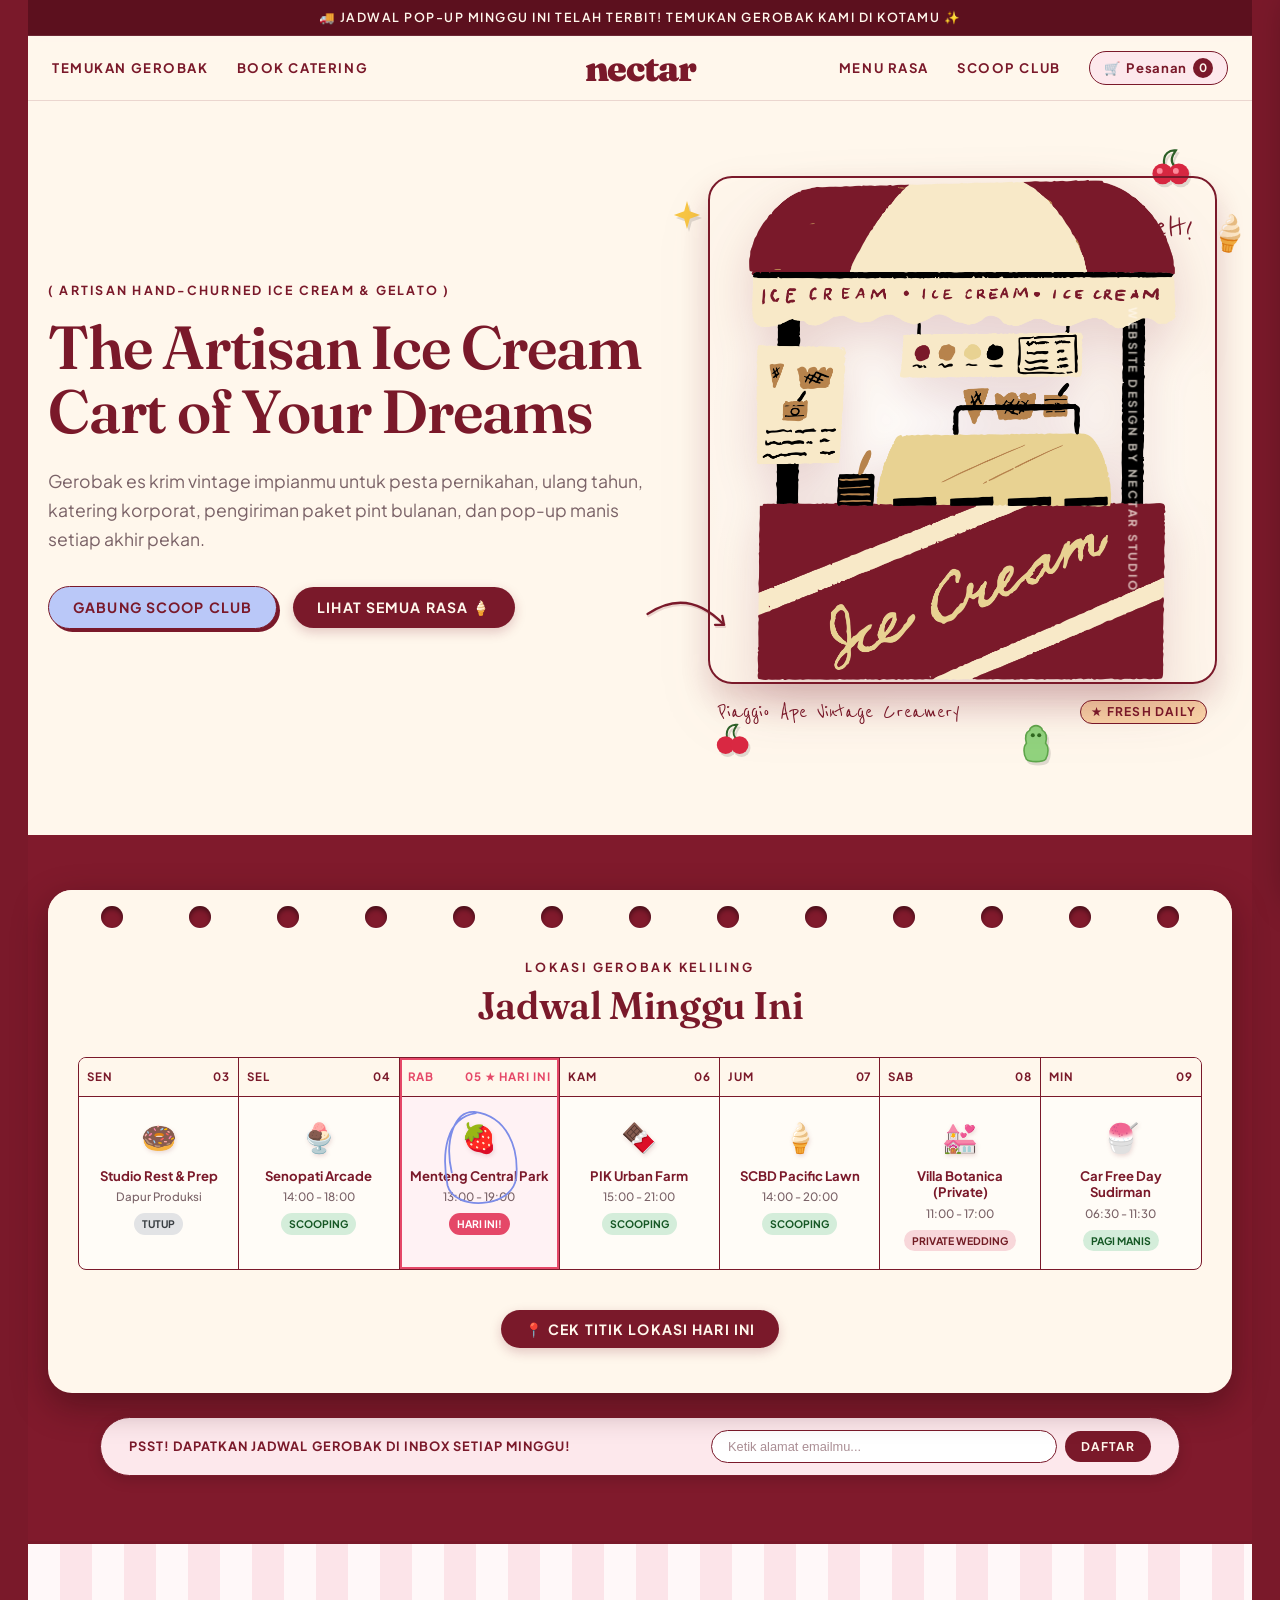
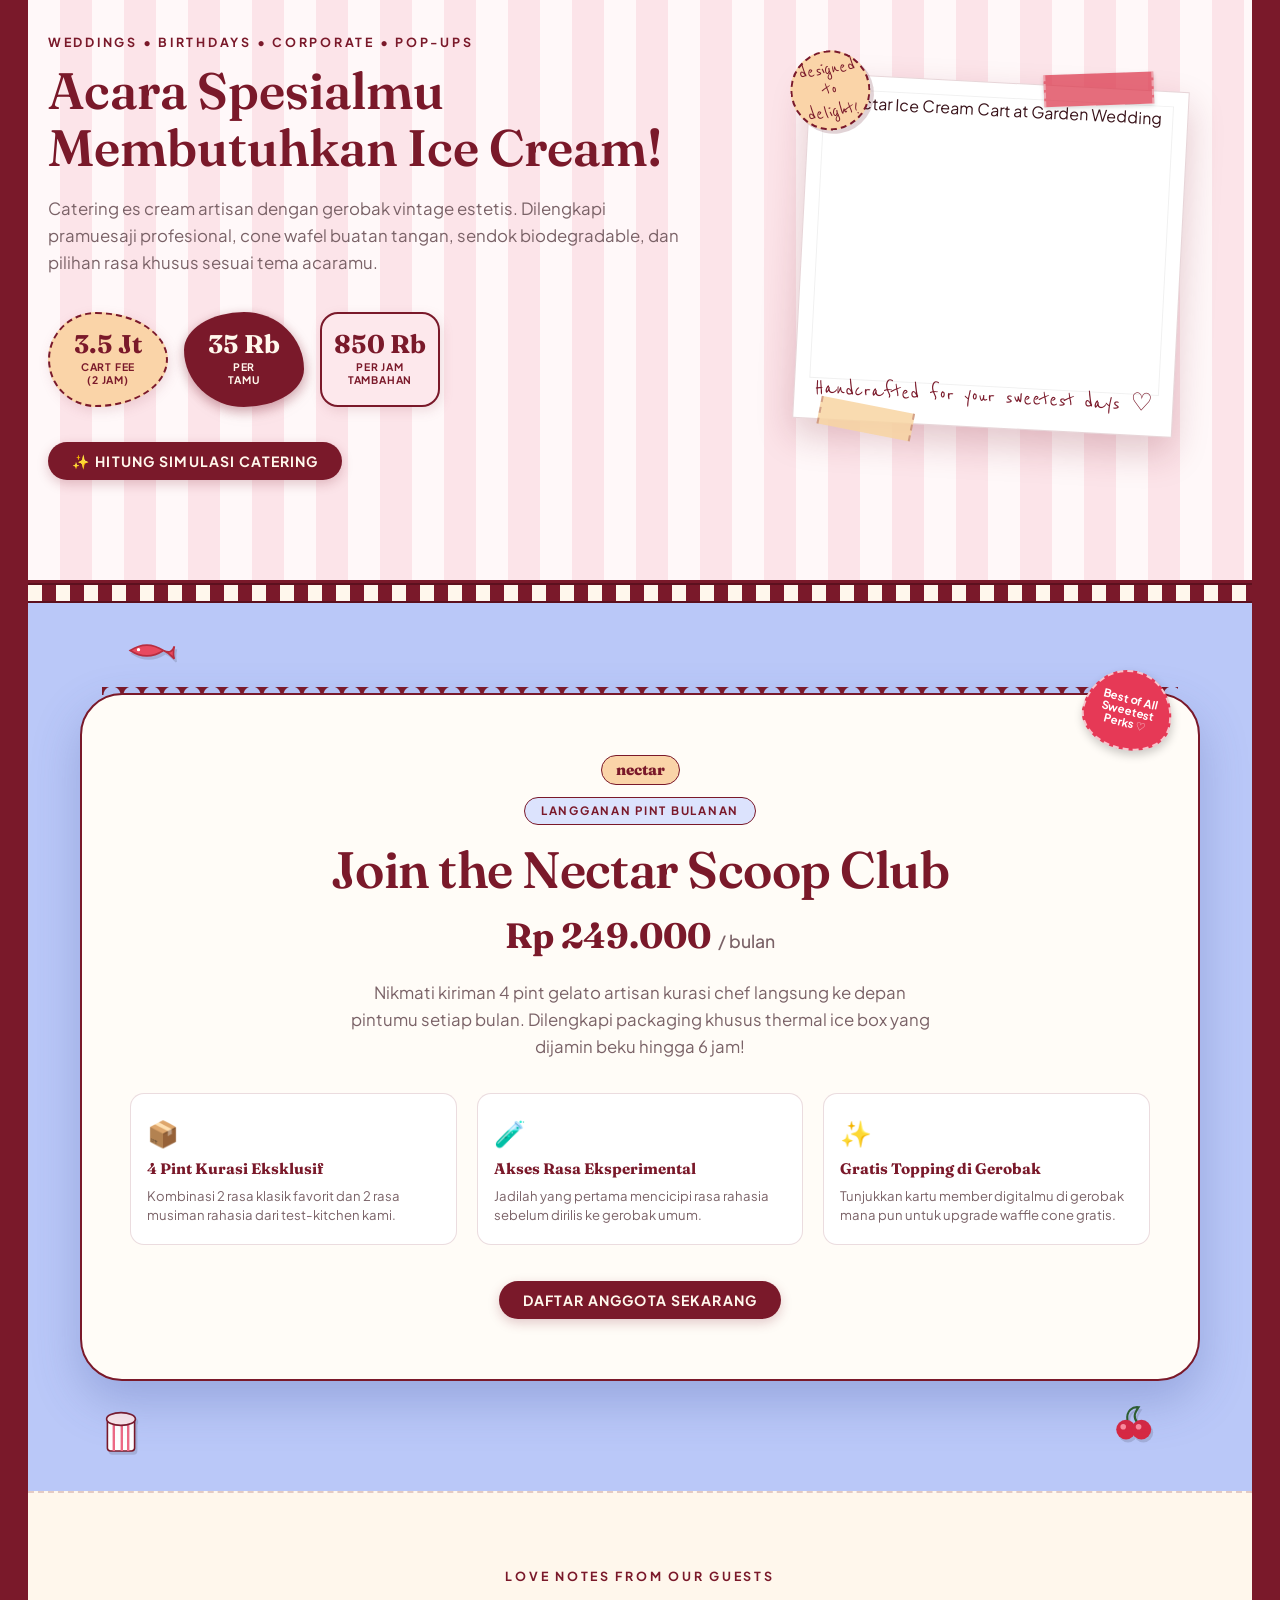
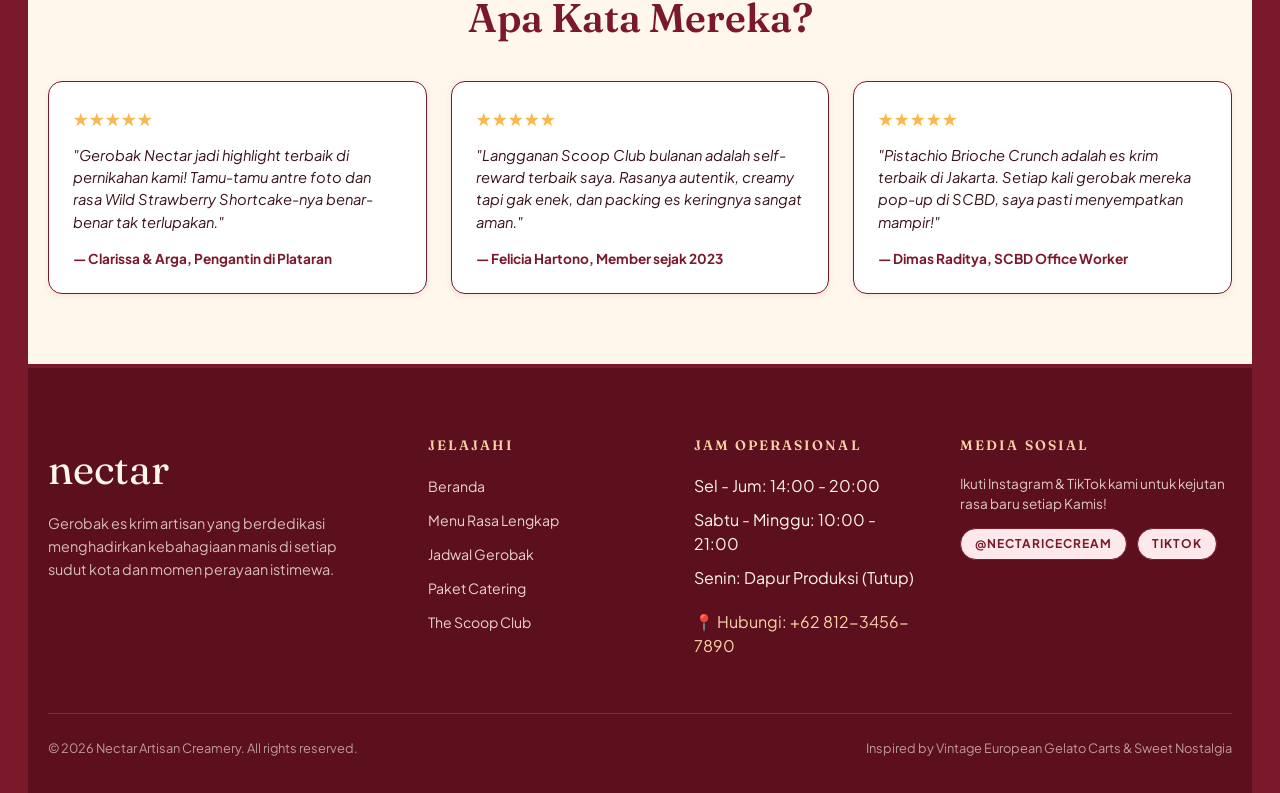
==== index.html @ 395b3ed8 "feat: Nectar Artisan Ice Cream 2-page responsive website" ====
<!DOCTYPE html>
<html lang="id">
<head>
  <meta charset="UTF-8">
  <meta name="viewport" content="width=device-width, initial-scale=1.0">
  <title>Nectar Creamery — The Artisan Ice Cream Cart of Your Dreams</title>
  <meta name="description" content="Artisan hand-churned ice cream & gelato cart. Catering pernikahan, ulang tahun, pop-up mingguan, dan langganan pint bulanan.">
  <link rel="stylesheet" href="style.css">
  <link rel="icon" href="data:image/svg+xml,<svg xmlns=%22http://www.w3.org/2000/svg%22 viewBox=%220 0 100 100%22><text y=%22.9em%22 font-size=%2290%22>🍨</text></svg>">
</head>
<body class="bg-grid-pattern">

  <!-- Side Ribbon Branding (Visible on large screens like editorial magazine) -->
  <div class="side-brand-tag left">Artisan Hand-Churned Creamery</div>
  <div class="side-brand-tag right">Website Design by Nectar Studio</div>

  <div class="site-frame">
    <!-- Top Announcement Ticker -->
    <div class="top-ticker">
      <span>🚚 JADWAL POP-UP MINGGU INI TELAH TERBIT! TEMUKAN GEROBAK KAMI DI KOTAMU ✨</span>
    </div>

    <!-- Main Navigation Header -->
    <header class="header-nav">
      <div class="nav-container">
        <nav class="nav-left" aria-label="Main Navigation Left">
          <a href="#schedule" class="nav-link js-open-location-modal">Temukan Gerobak</a>
          <a href="#catering" class="nav-link js-open-catering-modal">Book Catering</a>
        </nav>
        <a href="index.html" class="brand-logo" aria-label="Nectar Home">nectar</a>
        <nav class="nav-right" aria-label="Main Navigation Right">
          <a href="menu.html" class="nav-link">Menu Rasa</a>
          <a href="#club" class="nav-link">Scoop Club</a>
          <button class="cart-btn js-open-cart" aria-label="Buka Keranjang">
            <span>🛒</span>
            <span>Pesanan</span>
            <span class="cart-count">0</span>
          </button>
        </nav>

        <!-- Mobile Nav Toggle Hamburger -->
        <button class="mobile-nav-toggle" id="mobileNavToggle" aria-label="Buka Menu Navigasi">
          <span></span>
          <span></span>
          <span></span>
        </button>
      </div>
    </header>

    <!-- Mobile Drawer Overlay -->
    <div class="mobile-drawer-backdrop" id="mobileDrawerBackdrop"></div>
    <div class="mobile-nav-drawer" id="mobileNavDrawer">
      <div class="mobile-nav-links">
        <a href="index.html" class="mobile-nav-link">Beranda</a>
        <a href="menu.html" class="mobile-nav-link">Menu & Toko Pint</a>
        <a href="#schedule" class="mobile-nav-link js-open-location-modal">Temukan Gerobak</a>
        <a href="#catering" class="mobile-nav-link js-open-catering-modal">Catering & Event</a>
        <a href="#club" class="mobile-nav-link">The Scoop Club</a>
      </div>
      <div>
        <button class="btn-pill btn-maroon js-open-cart" style="width: 100%; margin-bottom: 12px;">
          🛒 Buka Keranjang (<span class="cart-count">0</span>)
        </button>
        <p style="font-size: 0.75rem; color: var(--color-text-muted); text-align: center;">
          Hand-Churned with Love • Organic Dairy
        </p>
      </div>
    </div>

    <!-- MAIN CONTENT -->
    <main>
      <!-- HERO SECTION -->
      <section class="hero-section">
        <div class="container">
          <div class="hero-grid">
            <!-- Left Column: Copy & CTAs -->
            <div class="hero-content">
              <span class="hero-badge">( ARTISAN HAND-CHURNED ICE CREAM & GELATO )</span>
              <h1 class="hero-title">The Artisan Ice Cream Cart of Your Dreams</h1>
              <p class="hero-desc">
                Gerobak es krim vintage impianmu untuk pesta pernikahan, ulang tahun, katering korporat, pengiriman paket pint bulanan, dan pop-up manis setiap akhir pekan.
              </p>

              <div class="hero-cta-group">
                <a href="#club" class="btn-pill btn-periwinkle">GABUNG SCOOP CLUB</a>
                <a href="menu.html" class="btn-pill btn-maroon">LIHAT SEMUA RASA 🍦</a>

                <!-- Doodled Curved Arrow pointing right to the cart visual -->
                <div class="arrow-annotation" aria-hidden="true">
                  <svg viewBox="0 0 100 50" fill="none" stroke="var(--color-maroon)" stroke-width="2.5" stroke-linecap="round" stroke-linejoin="round">
                    <path d="M 5,20 Q 50,-10 90,32" />
                    <path d="M 80,32 L 90,32 L 88,22" />
                  </svg>
                </div>
              </div>
            </div>

            <!-- Right Column: Vintage Ice Cream Cart Graphic & Floating Stickers -->
            <div class="hero-visual">
              <div class="cart-image-wrapper">
                <!-- Handwritten Callout -->
                <span class="handwritten-callout">catch me if you melt! 🍦</span>

                <!-- Cute Floating Doodles & Stickers -->
                <div class="sticker sticker-cherry-top" aria-hidden="true">
                  <svg viewBox="0 0 60 60" width="44" height="44">
                    <path d="M22 25 C20 10, 30 5, 38 6 C32 15, 30 20, 36 28" fill="none" stroke="#2D6028" stroke-width="3" stroke-linecap="round"/>
                    <circle cx="20" cy="38" r="14" fill="#D92842"/>
                    <circle cx="16" cy="34" r="4" fill="#FF8D9E"/>
                    <circle cx="42" cy="38" r="14" fill="#D92842"/>
                    <circle cx="38" cy="34" r="4" fill="#FF8D9E"/>
                  </svg>
                </div>

                <div class="sticker sticker-gummy" aria-hidden="true">
                  <svg viewBox="0 0 40 50" width="32" height="40">
                    <path d="M12 8 C12 4, 18 2, 20 2 C22 2, 28 4, 28 8 C32 10, 34 16, 32 24 C36 28, 36 38, 32 44 C28 48, 12 48, 8 44 C4 38, 4 28, 8 24 C6 16, 8 10, 12 8 Z" fill="#91D37E" stroke="#5EA64B" stroke-width="2"/>
                    <circle cx="16" cy="14" r="2.5" fill="#2E691E"/>
                    <circle cx="24" cy="14" r="2.5" fill="#2E691E"/>
                  </svg>
                </div>

                <div class="sticker sticker-sparkle" aria-hidden="true">
                  <svg viewBox="0 0 30 30" width="28" height="28" fill="#F8C644">
                    <path d="M15 0 L18 11 L29 15 L18 19 L15 30 L12 19 L1 15 L12 11 Z"/>
                  </svg>
                </div>

                <!-- Handcrafted Vintage Ice Cream Truck Visual -->
                <div class="truck-illustration-container" style="background: radial-gradient(circle, #FFF 0%, rgba(255,247,236,0) 70%); border-radius: 30px; padding: 15px;">
                  <!-- High fidelity Vintage Ice Cream Cart Image -->
                  <img 
                    src="asset/standicecream.png"                    
                    alt="Vintage Nectar Artisan Ice Cream Cart" 
                    class="cart-main-img" 
                    style="border-radius: 24px; border: 2.5px solid var(--color-maroon); box-shadow: 0 16px 32px rgba(122, 25, 42, 0.2);"
                  >
                  <div style="display: flex; justify-content: space-between; align-items: center; margin-top: 10px; padding: 0 10px;">
                    <span style="font-family: var(--font-handwriting); font-size: 1.5rem; color: var(--color-maroon);">Piaggio Ape Vintage Creamery</span>
                    <span style="font-size: 0.75rem; font-weight: 700; color: var(--color-maroon); letter-spacing: 0.1em; background: var(--color-peach); padding: 2px 10px; border-radius: var(--radius-pill); border: 1px solid var(--color-maroon);">★ FRESH DAILY</span>
                  </div>
                </div>

                <!-- Bottom Floating Cherry Sticker -->
                <div class="sticker sticker-cherry-bottom" aria-hidden="true">
                  <svg viewBox="0 0 60 60" width="38" height="38">
                    <path d="M22 25 C20 10, 30 5, 38 6 C32 15, 30 20, 36 28" fill="none" stroke="#2D6028" stroke-width="3" stroke-linecap="round"/>
                    <circle cx="20" cy="38" r="14" fill="#D92842"/>
                    <circle cx="42" cy="38" r="14" fill="#D92842"/>
                  </svg>
                </div>
              </div>
            </div>
          </div>
        </div>
      </section>

      <!-- SECTION 2: CALENDAR / WEEKLY POP-UP SCHEDULE (NOTEBOOK BINDER CUTOUT) -->
      <section class="schedule-section" id="schedule">
        <div class="container">
          <!-- Notebook Sheet with Circular Punched Hole Binder Edge -->
          <div class="notebook-sheet">
            <!-- Punched Binder Holes Row (Like spiral notebook in reference!) -->
            <div class="binder-holes-row" aria-hidden="true">
              <span class="binder-hole"></span>
              <span class="binder-hole"></span>
              <span class="binder-hole"></span>
              <span class="binder-hole"></span>
              <span class="binder-hole"></span>
              <span class="binder-hole"></span>
              <span class="binder-hole"></span>
              <span class="binder-hole"></span>
              <span class="binder-hole"></span>
              <span class="binder-hole"></span>
              <span class="binder-hole"></span>
              <span class="binder-hole"></span>
              <span class="binder-hole"></span>
            </div>

            <div class="notebook-inner">
              <div class="schedule-header">
                <p class="sub">LOKASI GEROBAK KELILING</p>
                <h2 class="title">Jadwal Minggu Ini</h2>
              </div>

              <!-- 7 Days Grid -->
              <div class="schedule-table-wrap">
                <div class="schedule-grid">
                  <!-- Sen (Mon) -->
                  <div class="day-column">
                    <div class="day-header">
                      <span>SEN</span>
                      <span>03</span>
                    </div>
                    <div class="day-body">
                      <div class="day-icon">🍩</div>
                      <div class="day-location">Studio Rest & Prep</div>
                      <div class="day-time">Dapur Produksi</div>
                      <span class="day-status-pill status-rest">Tutup</span>
                    </div>
                  </div>

                  <!-- Sel (Tue) -->
                  <div class="day-column">
                    <div class="day-header">
                      <span>SEL</span>
                      <span>04</span>
                    </div>
                    <div class="day-body">
                      <div class="day-icon">🍨</div>
                      <div class="day-location">Senopati Arcade</div>
                      <div class="day-time">14:00 - 18:00</div>
                      <span class="day-status-pill status-scooping">Scooping</span>
                    </div>
                  </div>

                  <!-- Rab (Wed) - Active Circle Highlight like reference! -->
                  <div class="day-column active-today">
                    <svg class="hand-drawn-marker-circle" viewBox="0 0 140 180" fill="none" stroke="#7C8CE8" stroke-width="2.8" stroke-linecap="round" aria-hidden="true">
                      <path d="M 70, 18 C 22, 22, 12, 78, 18, 128 C 25, 168, 115, 172, 126, 124 C 134, 76, 118, 26, 68, 16 C 36, 12, 18, 58, 26, 108" />
                    </svg>
                    <div class="day-header">
                      <span style="color: #E54868;">RAB</span>
                      <span style="color: #E54868;">05 ★ HARI INI</span>
                    </div>
                    <div class="day-body">
                      <div class="day-icon">🍓</div>
                      <div class="day-location">Menteng Central Park</div>
                      <div class="day-time">13:00 - 19:00</div>
                      <span class="day-status-pill status-scooping" style="background:#E54868; color:#fff;">Hari Ini!</span>
                    </div>
                  </div>

                  <!-- Kam (Thu) -->
                  <div class="day-column">
                    <div class="day-header">
                      <span>KAM</span>
                      <span>06</span>
                    </div>
                    <div class="day-body">
                      <div class="day-icon">🍫</div>
                      <div class="day-location">PIK Urban Farm</div>
                      <div class="day-time">15:00 - 21:00</div>
                      <span class="day-status-pill status-scooping">Scooping</span>
                    </div>
                  </div>

                  <!-- Jum (Fri) -->
                  <div class="day-column">
                    <div class="day-header">
                      <span>JUM</span>
                      <span>07</span>
                    </div>
                    <div class="day-body">
                      <div class="day-icon">🍦</div>
                      <div class="day-location">SCBD Pacific Lawn</div>
                      <div class="day-time">14:00 - 20:00</div>
                      <span class="day-status-pill status-scooping">Scooping</span>
                    </div>
                  </div>

                  <!-- Sab (Sat) -->
                  <div class="day-column">
                    <div class="day-header">
                      <span>SAB</span>
                      <span>08</span>
                    </div>
                    <div class="day-body">
                      <div class="day-icon">💒</div>
                      <div class="day-location">Villa Botanica (Private)</div>
                      <div class="day-time">11:00 - 17:00</div>
                      <span class="day-status-pill status-private">Private Wedding</span>
                    </div>
                  </div>

                  <!-- Min (Sun) -->
                  <div class="day-column">
                    <div class="day-header">
                      <span>MIN</span>
                      <span>09</span>
                    </div>
                    <div class="day-body">
                      <div class="day-icon">🍧</div>
                      <div class="day-location">Car Free Day Sudirman</div>
                      <div class="day-time">06:30 - 11:30</div>
                      <span class="day-status-pill status-scooping">Pagi Manis</span>
                    </div>
                  </div>
                </div>
              </div>

              <!-- Find Us Today Action -->
              <button class="btn-pill btn-maroon js-open-location-modal">
                📍 CEK TITIK LOKASI HARI INI
              </button>
            </div>
          </div>

          <!-- Newsletter Ticker Banner (Pill shaped bar under notebook) -->
          <div class="schedule-ticker-bar">
            <span class="ticker-text">PSST! DAPATKAN JADWAL GEROBAK DI INBOX SETIAP MINGGU!</span>
            <form class="ticker-form js-newsletter-form">
              <input type="email" placeholder="Ketik alamat emailmu..." required class="ticker-input">
              <button type="submit" class="ticker-btn">DAFTAR</button>
            </form>
          </div>
        </div>
      </section>

      <!-- SECTION 3: CATERING & PRIVATE EVENTS (VERTICAL AWNING STRIPES & POLAROID) -->
      <section class="catering-section" id="catering">
        <div class="container">
          <div class="catering-grid">
            <!-- Left Side: Copy & Pricing Cloud Badges -->
            <div class="catering-content">
              <span class="tagline-caps">WEDDINGS • BIRTHDAYS • CORPORATE • POP-UPS</span>
              <h2 class="catering-title">Acara Spesialmu Membutuhkan Ice Cream!</h2>
              <p class="catering-desc">
                Catering es cream artisan dengan gerobak vintage estetis. Dilengkapi pramuesaji profesional, cone wafel buatan tangan, sendok biodegradable, dan pilihan rasa khusus sesuai tema acaramu.
              </p>

              <!-- 3 Scalloped Price Cloud Badges (Matching reference!) -->
              <div class="price-badges-group">
                <!-- Badge 1: Cart Fee -->
                <div class="price-badge-item badge-peach">
                  <span class="badge-amount">3.5 Jt</span>
                  <span class="badge-label">CART FEE<br>(2 JAM)</span>
                </div>

                <!-- Badge 2: Per Guest -->
                <div class="price-badge-item badge-maroon">
                  <span class="badge-amount">35 Rb</span>
                  <span class="badge-label">PER<br>TAMU</span>
                </div>

                <!-- Badge 3: Additional Hour -->
                <div class="price-badge-item badge-pink">
                  <span class="badge-amount">850 Rb</span>
                  <span class="badge-label">PER JAM<br>TAMBAHAN</span>
                </div>
              </div>

              <!-- Modal Trigger for Event Calculator -->
              <div>
                <button class="btn-pill btn-maroon js-open-catering-modal">
                  ✨ HITUNG SIMULASI CATERING
                </button>
              </div>
            </div>

            <!-- Right Side: Polaroid Photo with Washi Tape & Stamp -->
            <div class="polaroid-frame-wrapper">
              <div class="polaroid-card">
                <!-- Washi Tape Effect -->
                <div class="washi-tape" aria-hidden="true"></div>
                <div class="washi-tape-bottom" aria-hidden="true"></div>

                <!-- Stamp Badge -->
                <div class="stamp-badge">
                  <span>designed<br>to delight!</span>
                </div>

                <!-- Photo -->
                <img 
                  src="https://images.unsplash.com/photo-1501443762994-82bd5dace89a?w=600&auto=format&fit=crop&q=80" 
                  alt="Nectar Ice Cream Cart at Garden Wedding" 
                  class="polaroid-img"
                >

                <p class="polaroid-caption">Handcrafted for your sweetest days ♡</p>
              </div>
            </div>
          </div>
        </div>
      </section>

      <!-- CRENELLATED AESTHETIC DIVIDER (From Reference!) -->
      <div class="crenellated-divider" aria-hidden="true"></div>

      <!-- SECTION 4: THE SCOOP CLUB / SUBSCRIPTION (PERIWINKLE BACKGROUND & SCALLOPED CARD) -->
      <section class="scoop-club-section" id="club">
        <!-- Floating Stickers in Scoop Club section matching reference -->
        <div class="sticker" style="top: 35px; left: 8%; width: 50px; --rot: -12deg;" aria-hidden="true">
          <svg viewBox="0 0 60 30" width="50" height="25">
            <path d="M 5,15 Q 25,2 45,15 Q 55,20 58,10 Q 56,20 58,25 Q 52,18 45,15 Q 25,28 5,15 Z" fill="#E84A5F" stroke="#B82E40" stroke-width="2"/>
            <circle cx="15" cy="14" r="2" fill="#FFF"/>
          </svg>
        </div>

        <div class="sticker" style="bottom: 40px; right: 8%; width: 42px; --rot: 18deg;" aria-hidden="true">
          <svg viewBox="0 0 60 60" width="42" height="42">
            <path d="M22 25 C20 10, 30 5, 38 6 C32 15, 30 20, 36 28" fill="none" stroke="#2D6028" stroke-width="3" stroke-linecap="round"/>
            <circle cx="20" cy="38" r="14" fill="#D92842"/>
            <circle cx="16" cy="34" r="4" fill="#FF8D9E"/>
            <circle cx="42" cy="38" r="14" fill="#D92842"/>
            <circle cx="38" cy="34" r="4" fill="#FF8D9E"/>
          </svg>
        </div>

        <div class="sticker" style="bottom: 30px; left: 6%; width: 45px; --rot: -8deg;" aria-hidden="true">
          <svg viewBox="0 0 50 65" width="40" height="52">
            <rect x="8" y="20" width="34" height="40" rx="4" fill="#FFF" stroke="var(--color-maroon)" stroke-width="2"/>
            <line x1="16" y1="20" x2="16" y2="60" stroke="#EE6A86" stroke-width="3"/>
            <line x1="26" y1="20" x2="26" y2="60" stroke="#EE6A86" stroke-width="3"/>
            <line x1="34" y1="20" x2="34" y2="60" stroke="#EE6A86" stroke-width="3"/>
            <ellipse cx="25" cy="20" rx="18" ry="8" fill="#FCE8EB" stroke="var(--color-maroon)" stroke-width="2"/>
          </svg>
        </div>

        <div class="container">
          <div class="scalloped-container">
            <!-- Heart Sticker on Card -->
            <div class="sticker-heart" aria-hidden="true">
              <span>Best of All<br>Sweetest<br>Perks ♡</span>
            </div>

            <!-- Mini Logo Pill on top of card -->
            <div style="display: inline-block; background: var(--color-peach); border: 1.5px solid var(--color-maroon); border-radius: var(--radius-pill); padding: 3px 14px; margin-bottom: 12px; font-family: var(--font-serif); font-weight: 800; font-size: 0.95rem; color: var(--color-maroon);">
              nectar
            </div>
            <br>

            <span class="scallop-stamp-pill">LANGGANAN PINT BULANAN</span>
            <h2 class="club-title">Join the Nectar Scoop Club</h2>
            <div class="club-price">Rp 249.000 <span style="font-size: 1.1rem; font-family: var(--font-sans); font-weight: 500; color: var(--color-text-muted);">/ bulan</span></div>

            <p class="club-desc">
              Nikmati kiriman 4 pint gelato artisan kurasi chef langsung ke depan pintumu setiap bulan. Dilengkapi packaging khusus thermal ice box yang dijamin beku hingga 6 jam!
            </p>

            <!-- Perks Grid -->
            <div class="club-perks-grid">
              <div class="club-perk-item">
                <span class="icon">📦</span>
                <h4 class="heading">4 Pint Kurasi Eksklusif</h4>
                <p class="text">Kombinasi 2 rasa klasik favorit dan 2 rasa musiman rahasia dari test-kitchen kami.</p>
              </div>

              <div class="club-perk-item">
                <span class="icon">🧪</span>
                <h4 class="heading">Akses Rasa Eksperimental</h4>
                <p class="text">Jadilah yang pertama mencicipi rasa rahasia sebelum dirilis ke gerobak umum.</p>
              </div>

              <div class="club-perk-item">
                <span class="icon">✨</span>
                <h4 class="heading">Gratis Topping di Gerobak</h4>
                <p class="text">Tunjukkan kartu member digitalmu di gerobak mana pun untuk upgrade waffle cone gratis.</p>
              </div>
            </div>

            <div>
              <button class="btn-pill btn-maroon" onclick="addToCart({id: 'club-sub-01', name: 'Nectar Scoop Club Membership', variant: 'Langganan 4 Pint/Bulan', price: 249000, img: 'https://images.unsplash.com/photo-1570197788417-0e82375c9371?w=150&auto=format&fit=crop&q=80'})">
                DAFTAR ANGGOTA SEKARANG
              </button>
            </div>
          </div>
        </div>
      </section>

      <!-- SECTION 5: CUSTOMER REVIEWS / LOVE NOTES -->
      <section style="padding: 70px 0; background-color: var(--color-cream); border-top: 2px dashed rgba(122,25,42,0.2);">
        <div class="container" style="text-align: center;">
          <span class="tagline-caps">LOVE NOTES FROM OUR GUESTS</span>
          <h2 style="font-size: 2.5rem; margin-top: 8px; margin-bottom: 40px;">Apa Kata Mereka?</h2>

          <div style="display: grid; grid-template-columns: repeat(auto-fit, minmax(280px, 1fr)); gap: 24px; text-align: left;">
            <div style="background: var(--color-white); border: 1.5px solid var(--color-maroon); border-radius: var(--radius-md); padding: 24px; box-shadow: var(--shadow-sm);">
              <div style="color: #F8B84E; margin-bottom: 12px; font-size: 1.1rem;">★★★★★</div>
              <p style="font-style: italic; color: var(--color-dark); margin-bottom: 16px; font-size: 0.92rem;">
                "Gerobak Nectar jadi highlight terbaik di pernikahan kami! Tamu-tamu antre foto dan rasa Wild Strawberry Shortcake-nya benar-benar tak terlupakan."
              </p>
              <div style="font-weight: 700; font-size: 0.85rem; color: var(--color-maroon);">— Clarissa & Arga, Pengantin di Plataran</div>
            </div>

            <div style="background: var(--color-white); border: 1.5px solid var(--color-maroon); border-radius: var(--radius-md); padding: 24px; box-shadow: var(--shadow-sm);">
              <div style="color: #F8B84E; margin-bottom: 12px; font-size: 1.1rem;">★★★★★</div>
              <p style="font-style: italic; color: var(--color-dark); margin-bottom: 16px; font-size: 0.92rem;">
                "Langganan Scoop Club bulanan adalah self-reward terbaik saya. Rasanya autentik, creamy tapi gak enek, dan packing es keringnya sangat aman."
              </p>
              <div style="font-weight: 700; font-size: 0.85rem; color: var(--color-maroon);">— Felicia Hartono, Member sejak 2023</div>
            </div>

            <div style="background: var(--color-white); border: 1.5px solid var(--color-maroon); border-radius: var(--radius-md); padding: 24px; box-shadow: var(--shadow-sm);">
              <div style="color: #F8B84E; margin-bottom: 12px; font-size: 1.1rem;">★★★★★</div>
              <p style="font-style: italic; color: var(--color-dark); margin-bottom: 16px; font-size: 0.92rem;">
                "Pistachio Brioche Crunch adalah es krim terbaik di Jakarta. Setiap kali gerobak mereka pop-up di SCBD, saya pasti menyempatkan mampir!"
              </p>
              <div style="font-weight: 700; font-size: 0.85rem; color: var(--color-maroon);">— Dimas Raditya, SCBD Office Worker</div>
            </div>
          </div>
        </div>
      </section>
    </main>

    <!-- FOOTER -->
    <footer class="site-footer">
      <div class="container">
        <div class="footer-grid">
          <div class="footer-brand">
            <span class="logo">nectar</span>
            <p class="desc">
              Gerobak es krim artisan yang berdedikasi menghadirkan kebahagiaan manis di setiap sudut kota dan momen perayaan istimewa.
            </p>
          </div>

          <div class="footer-col">
            <h4>Jelajahi</h4>
            <ul class="footer-links">
              <li><a href="index.html">Beranda</a></li>
              <li><a href="menu.html">Menu Rasa Lengkap</a></li>
              <li><a href="#schedule" class="js-open-location-modal">Jadwal Gerobak</a></li>
              <li><a href="#catering" class="js-open-catering-modal">Paket Catering</a></li>
              <li><a href="#club">The Scoop Club</a></li>
            </ul>
          </div>

          <div class="footer-col">
            <h4>Jam Operasional</h4>
            <ul class="footer-links">
              <li>Sel - Jum: 14:00 - 20:00</li>
              <li>Sabtu - Minggu: 10:00 - 21:00</li>
              <li>Senin: Dapur Produksi (Tutup)</li>
              <li style="margin-top: 10px; color: var(--color-peach);">📍 Hubungi: +62 812-3456-7890</li>
            </ul>
          </div>

          <div class="footer-col">
            <h4>Media Sosial</h4>
            <p style="font-size: 0.85rem; color: rgba(255,247,236,0.8); margin-bottom: 14px;">
              Ikuti Instagram & TikTok kami untuk kejutan rasa baru setiap Kamis!
            </p>
            <div style="display: flex; gap: 10px;">
              <a href="#" class="btn-pill btn-pink" style="padding: 6px 14px; font-size: 0.75rem;">@nectaricecream</a>
              <a href="#" class="btn-pill btn-pink" style="padding: 6px 14px; font-size: 0.75rem;">TikTok</a>
            </div>
          </div>
        </div>

        <div class="footer-bottom">
          <div>© 2026 Nectar Artisan Creamery. All rights reserved.</div>
          <div>Inspired by Vintage European Gelato Carts & Sweet Nostalgia</div>
        </div>
      </div>
    </footer>
  </div>

  <!-- MODAL 1: CATERING PRICE ESTIMATOR -->
  <div class="modal-overlay" id="cateringModal" role="dialog" aria-modal="true" aria-labelledby="cateringModalTitle">
    <div class="modal-window">
      <button class="modal-close-btn" id="closeCateringModal" aria-label="Tutup">✕</button>
      <span class="tagline-caps">SIMULASI BIAYA CATERING</span>
      <h3 id="cateringModalTitle" style="font-size: 1.8rem; margin: 8px 0 20px;">Rencanakan Gerobak di Event-mu</h3>

      <div class="calc-field">
        <label for="calcEventType">Jenis Acara:</label>
        <select id="calcEventType" style="width: 100%; padding: 10px 14px; border-radius: var(--radius-sm); border: 1.5px solid var(--color-maroon); font-family: var(--font-sans); background: var(--color-white); font-weight: 600;">
          <option>Pernikahan / Wedding</option>
          <option>Ulang Tahun / Birthday Party</option>
          <option>Corporate Gathering / Kantor</option>
          <option>Pop-Up Brand Launch / Pameran</option>
          <option>Private Family Dinner</option>
        </select>
      </div>

      <div class="calc-field">
        <label for="calcGuests">
          Estimasi Jumlah Tamu:
          <span class="range-val-badge" id="valGuests">80 Orang</span>
        </label>
        <input type="range" id="calcGuests" min="30" max="400" step="10" value="80" class="range-slider">
      </div>

      <div class="calc-field">
        <label for="calcHours">
          Durasi Pelayanan di Lokasi:
          <span class="range-val-badge" id="valHours">2 Jam</span>
        </label>
        <input type="range" id="calcHours" min="2" max="6" step="1" value="2" class="range-slider">
      </div>

      <div class="calc-field">
        <label for="calcDate">Perkiraan Tanggal Acara:</label>
        <input type="date" id="calcDate" style="width: 100%; padding: 10px 14px; border-radius: var(--radius-sm); border: 1.5px solid var(--color-maroon); font-family: var(--font-sans); background: var(--color-white);">
      </div>

      <!-- Live Calculated Result Box -->
      <div class="calc-result-box">
        <div style="font-size: 0.75rem; font-weight: 700; letter-spacing: 0.1em; color: var(--color-maroon); text-transform: uppercase;">
          Estimasi Total Investasi Acara
        </div>
        <div class="num" id="calcTotalEstimate">Rp 6.300.000</div>
        <div style="font-size: 0.75rem; color: var(--color-text-muted); margin-top: 4px;">
          *Termasuk sewa gerobak vintage, 2 pramuesaji berseragam, waffle cone buatan tangan, & cup biodegradable.
        </div>
      </div>

      <button class="btn-pill btn-maroon" id="sendBookingInquiry" style="width: 100%; padding: 12px;">
        KIRIM PERTANYAAN VIA WHATSAPP 💬
      </button>
    </div>
  </div>

  <!-- MODAL 2: "FIND US TODAY" LOCATION MODAL -->
  <div class="modal-overlay" id="locationModal" role="dialog" aria-modal="true" aria-labelledby="locationModalTitle">
    <div class="modal-window">
      <button class="modal-close-btn" id="closeLocationModal" aria-label="Tutup">✕</button>
      <span class="tagline-caps">LOKASI AKTIF HARI INI</span>
      <h3 id="locationModalTitle" style="font-size: 1.8rem; margin: 8px 0 16px;">Menteng Central Park Pop-Up</h3>

      <div style="background: var(--color-white); border-radius: var(--radius-md); padding: 16px; border: 1.5px solid var(--color-maroon); margin-bottom: 20px;">
        <div style="display: flex; align-items: center; gap: 10px; margin-bottom: 10px;">
          <span style="font-size: 1.5rem;">📍</span>
          <div>
            <div style="font-weight: 700; color: var(--color-maroon);">Depan Air Mancur Taman Menteng</div>
            <div style="font-size: 0.8rem; color: var(--color-text-muted);">Jl. HOS. Cokroaminoto, Menteng, Jakarta Pusat</div>
          </div>
        </div>
        <div style="display: flex; justify-content: space-between; font-size: 0.82rem; border-top: 1px dashed rgba(122,25,42,0.2); padding-top: 10px;">
          <span>⏰ <strong>Jam:</strong> 13:00 - 19:00 WIB</span>
          <span style="color: #155724; font-weight: 700;">● SEDANG BUKA SEKARANG</span>
        </div>
      </div>

      <div style="margin-bottom: 24px;">
        <h4 style="font-size: 0.9rem; margin-bottom: 8px; text-transform: uppercase; letter-spacing: 0.08em;">Menu On-Wheels Hari Ini:</h4>
        <ul style="font-size: 0.85rem; color: var(--color-text-muted); padding-left: 20px; line-height: 1.6;">
          <li>🍓 Wild Strawberry Shortcake (Best Seller)</li>
          <li>🌰 Roasted Sicilian Pistachio Brioche</li>
          <li>🍯 Tahitian Vanilla Bean & Burnt Honeycomb</li>
          <li>🍫 72% Dark Chocolate Fudge Swirl</li>
          <li>🍋 Yuzu Basil Sorbet (Vegan)</li>
        </ul>
      </div>

      <a href="https://maps.google.com" target="_blank" rel="noopener" class="btn-pill btn-maroon" style="width: 100%; text-align: center;">
        BUKA PETUNJUK ARAH GOOGLE MAPS 🗺️
      </a>
    </div>
  </div>

  <!-- MODAL 3: CHECKOUT MODAL -->
  <div class="modal-overlay" id="checkoutModal" role="dialog" aria-modal="true" aria-labelledby="checkoutModalTitle">
    <div class="modal-window">
      <button class="modal-close-btn" id="closeCheckoutModal" aria-label="Tutup">✕</button>
      <span class="tagline-caps">KONFIRMASI PESANAN</span>
      <h3 id="checkoutModalTitle" style="font-size: 1.8rem; margin: 8px 0 16px;">Pengiriman & Data Penerima</h3>

      <div style="background: var(--color-white); border: 1.5px solid var(--color-maroon); border-radius: var(--radius-md); padding: 16px; margin-bottom: 20px;">
        <h4 style="font-size: 0.85rem; letter-spacing: 0.08em; text-transform: uppercase; margin-bottom: 10px; color: var(--color-maroon);">Ringkasan Item:</h4>
        <div id="checkoutOrderSummary"></div>
        <div style="border-top: 1.5px dashed rgba(122,25,42,0.2); padding-top: 10px; margin-top: 10px; display: flex; justify-content: space-between; font-weight: 700; font-family: var(--font-serif); font-size: 1.15rem; color: var(--color-maroon);">
          <span>Total Pembayaran:</span>
          <span id="checkoutFinalTotal">Rp 0</span>
        </div>
      </div>

      <form id="checkoutForm">
        <div class="calc-field">
          <label for="custName">Nama Lengkap:</label>
          <input type="text" id="custName" class="form-input-control" required placeholder="Contoh: Sarah Amanda">
        </div>

        <div class="calc-field">
          <label for="custPhone">Nomor WhatsApp Aktif:</label>
          <input type="tel" id="custPhone" class="form-input-control" required placeholder="Contoh: 08123456789">
        </div>

        <div class="calc-field">
          <label for="custAddress">Alamat Lengkap Pengiriman (Kota / Daerah):</label>
          <textarea id="custAddress" class="form-input-control" rows="2" required placeholder="Jl. Senopati No. 12, Kebayoran Baru, Jakarta Selatan"></textarea>
        </div>

        <div class="calc-field">
          <label for="custPayment">Metode Pembayaran:</label>
          <select id="custPayment" class="form-input-control">
            <option value="QRIS Instan (GoPay, OVO, BCA, Dana)">QRIS Instan (GoPay, OVO, BCA, ShopeePay)</option>
            <option value="Transfer Bank BCA">Transfer Bank BCA</option>
            <option value="Transfer Bank Mandiri">Transfer Bank Mandiri</option>
            <option value="COD / Bayar Saat Pengiriman Kurir">COD / Bayar Saat Terima</option>
          </select>
        </div>

        <div class="calc-field">
          <label for="custNotes">Catatan Tambahan (Opsional):</label>
          <input type="text" id="custNotes" class="form-input-control" placeholder="Contoh: Kirim jam 3 sore, sertakan kartu ucapan birthday">
        </div>

        <button type="submit" class="btn-pill btn-maroon" style="width: 100%; padding: 12px; font-size: 0.95rem;">
          PESAN SEKARANG VIA WHATSAPP 🍨
        </button>
      </form>
    </div>
  </div>

  <!-- SLIDE-OVER CART DRAWER -->
  <div class="cart-drawer" id="cartDrawer" role="dialog" aria-modal="true" aria-labelledby="cartDrawerTitle">
    <div class="cart-drawer-header">
      <h3 id="cartDrawerTitle">Pesanan Manismu (<span class="cart-count">0</span>)</h3>
      <button class="modal-close-btn" id="closeCartBtn" style="position: static;" aria-label="Tutup Keranjang">✕</button>
    </div>

    <div class="cart-drawer-items" id="cartDrawerItems">
      <!-- Injected by JavaScript -->
    </div>

    <div class="cart-drawer-footer">
      <div class="cart-subtotal-row">
        <span>Subtotal:</span>
        <span id="cartSubtotal">Rp 0</span>
      </div>
      <p style="font-size: 0.75rem; color: var(--color-text-muted); margin-bottom: 14px;">
        *Pengiriman aman dengan dry ice box tahan 6 jam.
      </p>
      <button class="btn-pill btn-maroon" id="checkoutBtn" style="width: 100%; padding: 12px;">
        LANJUT KE PEMBAYARAN 🍨
      </button>
    </div>
  </div>
  <div class="mobile-drawer-backdrop" id="cartBackdrop"></div>

  <!-- Toast Notice Element -->
  <div class="toast-notice" id="toastNotice"></div>

  <script src="script.js"></script>
</body>
</html>
---- style.css ----
@import url('https://fonts.googleapis.com/css2?family=Fraunces:ital,opsz,wght@0,9..144,300..900;1,9..144,300..900&family=Fredoka:wght@400;500;600;700&family=Plus+Jakarta+Sans:wght@400;500;600;700&family=Reenie+Beanie&display=swap');

:root {
  /* Color Palette inspired by retro artisan candy & creamery carts */
  --color-maroon: #7A192A;
  --color-maroon-dark: #5C101E;
  --color-maroon-light: #942438;
  --color-crimson-bg: #801A2C;
  --color-cream: #FFF7EC;
  --color-cream-light: #FFFCF7;
  --color-cream-dark: #F5E8D5;
  --color-pink-soft: #FDE8EC;
  --color-pink-accent: #F9CAD2;
  --color-pink-deep: #EE6A86;
  --color-periwinkle: #BAC8F8;
  --color-periwinkle-light: #DCE3FD;
  --color-periwinkle-dark: #91A5F5;
  --color-peach: #FAD4A8;
  --color-peach-light: #FEEEDD;
  --color-mint: #CBEAD8;
  --color-dark: #381219;
  --color-text-muted: #7A6267;
  --color-white: #FFFFFF;
  --color-grid-line: rgba(220, 110, 135, 0.14);

  /* Typography */
  --font-serif: 'Fraunces', Georgia, serif;
  --font-sans: 'Plus Jakarta Sans', system-ui, -apple-system, sans-serif;
  --font-bubble: 'Fredoka', cursive, sans-serif;
  --font-handwriting: 'Reenie Beanie', cursive;

  /* Shadows & Radii */
  --radius-sm: 8px;
  --radius-md: 14px;
  --radius-lg: 24px;
  --radius-pill: 9999px;
  --shadow-sm: 0 2px 6px rgba(122, 25, 42, 0.08);
  --shadow-md: 0 6px 18px rgba(122, 25, 42, 0.12);
  --shadow-lg: 0 14px 34px rgba(122, 25, 42, 0.16);
  --shadow-sticker: 3px 4px 0px rgba(92, 16, 30, 0.18);

  /* Layout Container */
  --container-max: 1440px;
}

/* Base Reset & Box Sizing */
*, *::before, *::after {
  box-sizing: border-box;
  margin: 0;
  padding: 0;
}

html {
  scroll-behavior: smooth;
  font-size: 16px;
  -webkit-text-size-adjust: 100%;
}

body {
  font-family: var(--font-sans);
  background-color: var(--color-maroon);
  color: var(--color-dark);
  line-height: 1.5;
  overflow-x: hidden;
  margin: 0;
  padding: 0;
}

/* Master Outer Shell - Full width with stylish editorial side borders matching reference */
.site-frame {
  width: 100%;
  max-width: 100%;
  margin: 0;
  background-color: var(--color-cream);
  min-height: 100vh;
  position: relative;
  display: flex;
  flex-direction: column;
}

@media (min-width: 1025px) {
  .site-frame {
    border-left: 28px solid var(--color-maroon);
    border-right: 28px solid var(--color-maroon);
  }
}

/* Side Branding Ribbons (Anchored to right maroon border like reference) */
.side-brand-tag {
  display: none;
}

@media (min-width: 1025px) {
  .side-brand-tag.right {
    display: block;
    position: fixed;
    right: 4px;
    top: 50%;
    transform: translateY(-50%) rotate(90deg);
    color: rgba(255, 247, 236, 0.75);
    font-size: 0.72rem;
    font-weight: 700;
    letter-spacing: 0.22em;
    text-transform: uppercase;
    pointer-events: none;
    z-index: 1000;
  }
}

/* Common Grid Background (Vintage Graph Paper Pattern) */
.bg-grid-pattern {
  background-color: var(--color-cream);
  background-image: 
    linear-gradient(var(--color-grid-line) 1px, transparent 1px),
    linear-gradient(90deg, var(--color-grid-line) 1px, transparent 1px);
  background-size: 26px 26px;
  background-position: -1px -1px;
}

/* Container - Generous width */
.container {
  width: 100%;
  max-width: var(--container-max);
  margin-left: auto;
  margin-right: auto;
  padding-left: 20px;
  padding-right: 20px;
}

/* Typography Helpers */
h1, h2, h3, h4, .font-serif {
  font-family: var(--font-serif);
  color: var(--color-maroon);
  font-weight: 600;
  line-height: 1.15;
}

.text-cursive {
  font-family: var(--font-handwriting);
  font-size: 1.8rem;
  color: var(--color-maroon);
  line-height: 1;
}

.tagline-caps {
  font-family: var(--font-sans);
  font-size: 0.78rem;
  letter-spacing: 0.22em;
  text-transform: uppercase;
  color: var(--color-maroon);
  font-weight: 700;
}

/* Links & Buttons */
a {
  color: inherit;
  text-decoration: none;
  transition: all 0.2s ease;
}

button {
  cursor: pointer;
  font-family: var(--font-sans);
  border: none;
  outline: none;
  background: none;
  transition: all 0.25s ease;
}

.btn-pill {
  display: inline-flex;
  align-items: center;
  justify-content: center;
  gap: 8px;
  padding: 10px 24px;
  border-radius: var(--radius-pill);
  font-weight: 700;
  font-size: 0.88rem;
  letter-spacing: 0.08em;
  text-transform: uppercase;
  transition: transform 0.2s cubic-bezier(0.34, 1.56, 0.64, 1), box-shadow 0.2s ease, background-color 0.2s ease;
}

.btn-pill:hover {
  transform: translateY(-2px);
}

.btn-pill:active {
  transform: translateY(1px);
}

.btn-maroon {
  background-color: var(--color-maroon);
  color: var(--color-cream);
  box-shadow: 0 4px 12px rgba(122, 25, 42, 0.22);
}

.btn-maroon:hover {
  background-color: var(--color-maroon-dark);
  box-shadow: 0 6px 16px rgba(122, 25, 42, 0.32);
}

.btn-periwinkle {
  background-color: var(--color-periwinkle);
  color: var(--color-maroon);
  border: 1.5px solid var(--color-maroon);
  box-shadow: 3px 3px 0px var(--color-maroon);
}

.btn-periwinkle:hover {
  background-color: #A3B5F5;
  box-shadow: 4px 4px 0px var(--color-maroon);
}

.btn-pink {
  background-color: var(--color-pink-soft);
  color: var(--color-maroon);
  border: 1.5px solid var(--color-maroon);
}

.btn-pink:hover {
  background-color: var(--color-pink-accent);
}

.btn-white {
  background-color: var(--color-white);
  color: var(--color-maroon);
  border: 1.5px solid var(--color-maroon);
  box-shadow: 3px 3px 0px var(--color-maroon);
}

.btn-white:hover {
  background-color: var(--color-cream-light);
  box-shadow: 4px 4px 0px var(--color-maroon);
}

/* ==========================================================================
   TOP BAR & NAVIGATION
   ========================================================================== */
.top-ticker {
  background-color: var(--color-maroon-dark);
  color: var(--color-cream);
  padding: 8px 16px;
  font-size: 0.78rem;
  letter-spacing: 0.12em;
  text-transform: uppercase;
  font-weight: 600;
  text-align: center;
  border-bottom: 1px solid rgba(255, 255, 255, 0.1);
  display: flex;
  justify-content: center;
  align-items: center;
  gap: 12px;
}

.top-ticker span {
  display: inline-flex;
  align-items: center;
  gap: 6px;
}

.header-nav {
  position: sticky;
  top: 0;
  z-index: 100;
  background-color: rgba(255, 247, 236, 0.94);
  backdrop-filter: blur(8px);
  border-bottom: 1px solid rgba(122, 25, 42, 0.15);
  transition: background-color 0.3s ease;
}

.nav-container {
  display: flex;
  align-items: center;
  justify-content: space-between;
  padding: 14px 24px;
  max-width: var(--container-max);
  margin: 0 auto;
}

.nav-left, .nav-right {
  display: flex;
  align-items: center;
  gap: 28px;
  flex: 1;
}

.nav-right {
  justify-content: flex-end;
}

.nav-link {
  font-size: 0.82rem;
  font-weight: 700;
  text-transform: uppercase;
  letter-spacing: 0.12em;
  color: var(--color-maroon);
  position: relative;
  padding: 4px 0;
}

.nav-link::after {
  content: '';
  position: absolute;
  bottom: 0;
  left: 0;
  width: 0%;
  height: 2px;
  background-color: var(--color-maroon);
  transition: width 0.25s ease;
}

.nav-link:hover::after,
.nav-link.active::after {
  width: 100%;
}

.brand-logo {
  font-family: var(--font-serif);
  font-size: 2.25rem;
  font-weight: 900;
  letter-spacing: -0.04em;
  color: var(--color-maroon);
  text-align: center;
  line-height: 1;
  padding: 0 12px;
  display: inline-block;
  transition: transform 0.2s ease;
}

.brand-logo:hover {
  transform: scale(1.04);
}

.cart-btn {
  display: inline-flex;
  align-items: center;
  gap: 6px;
  background-color: var(--color-pink-soft);
  color: var(--color-maroon);
  border: 1.5px solid var(--color-maroon);
  padding: 6px 14px;
  border-radius: var(--radius-pill);
  font-size: 0.82rem;
  font-weight: 700;
  letter-spacing: 0.05em;
  transition: all 0.2s ease;
}

.cart-btn:hover {
  background-color: var(--color-maroon);
  color: var(--color-cream);
}

.cart-count {
  background-color: var(--color-maroon);
  color: var(--color-cream);
  font-size: 0.72rem;
  font-weight: 700;
  width: 20px;
  height: 20px;
  border-radius: 50%;
  display: inline-flex;
  align-items: center;
  justify-content: center;
}

.cart-btn:hover .cart-count {
  background-color: var(--color-cream);
  color: var(--color-maroon);
}

/* Mobile Nav Toggle */
.mobile-nav-toggle {
  display: none;
  flex-direction: column;
  gap: 5px;
  background: none;
  border: none;
  cursor: pointer;
  padding: 8px;
  z-index: 102;
}

.mobile-nav-toggle span {
  display: block;
  width: 24px;
  height: 2.5px;
  background-color: var(--color-maroon);
  border-radius: 2px;
  transition: transform 0.3s ease, opacity 0.3s ease;
}

.mobile-nav-toggle.open span:nth-child(1) {
  transform: translateY(7.5px) rotate(45deg);
}

.mobile-nav-toggle.open span:nth-child(2) {
  opacity: 0;
}

.mobile-nav-toggle.open span:nth-child(3) {
  transform: translateY(-7.5px) rotate(-45deg);
}

/* Mobile Nav Overlay */
.mobile-nav-drawer {
  position: fixed;
  top: 0;
  right: -100%;
  width: 82%;
  max-width: 340px;
  height: 100vh;
  background-color: var(--color-cream);
  box-shadow: -8px 0 25px rgba(0,0,0,0.25);
  z-index: 101;
  padding: 80px 28px 40px;
  display: flex;
  flex-direction: column;
  justify-content: space-between;
  transition: right 0.35s cubic-bezier(0.25, 1, 0.5, 1);
}

.mobile-nav-drawer.open {
  right: 0;
}

.mobile-nav-links {
  display: flex;
  flex-direction: column;
  gap: 20px;
}

.mobile-nav-links a {
  font-family: var(--font-serif);
  font-size: 1.45rem;
  color: var(--color-maroon);
  font-weight: 600;
  border-bottom: 1px dashed rgba(122, 25, 42, 0.2);
  padding-bottom: 12px;
}

.mobile-drawer-backdrop {
  position: fixed;
  inset: 0;
  background: rgba(56, 18, 25, 0.5);
  backdrop-filter: blur(3px);
  z-index: 100;
  opacity: 0;
  pointer-events: none;
  transition: opacity 0.3s ease;
}

.mobile-drawer-backdrop.open {
  opacity: 1;
  pointer-events: auto;
}

/* ==========================================================================
   HERO SECTION
   ========================================================================== */
.hero-section {
  position: relative;
  padding: 60px 0 90px;
  overflow: hidden;
}

.hero-grid {
  display: grid;
  grid-template-columns: 1.05fr 0.95fr;
  align-items: center;
  gap: 50px;
  position: relative;
}

.hero-content {
  position: relative;
  z-index: 2;
  max-width: 700px;
}

.hero-badge {
  display: inline-block;
  margin-bottom: 16px;
  color: var(--color-maroon);
  font-weight: 700;
  letter-spacing: 0.18em;
  font-size: 0.78rem;
  text-transform: uppercase;
}

.hero-title {
  font-size: 3.8rem;
  line-height: 1.06;
  margin-bottom: 22px;
  letter-spacing: -0.02em;
}

.hero-desc {
  font-size: 1.1rem;
  color: var(--color-text-muted);
  line-height: 1.65;
  margin-bottom: 32px;
  max-width: 620px;
}

.hero-cta-group {
  display: flex;
  flex-wrap: wrap;
  align-items: center;
  gap: 16px;
  position: relative;
}

/* Doodled Curved Arrow Annotation */
.arrow-annotation {
  position: absolute;
  right: -90px;
  top: 10px;
  display: flex;
  align-items: center;
  pointer-events: none;
}

.arrow-annotation svg {
  width: 90px;
  height: 45px;
  filter: drop-shadow(1px 2px 0px rgba(122, 25, 42, 0.15));
}

/* Hero Cart Visual */
.hero-visual {
  position: relative;
  display: flex;
  justify-content: center;
  align-items: center;
}

.cart-image-wrapper {
  position: relative;
  width: 100%;
  max-width: 680px;
  transition: transform 0.3s ease;
}

.cart-image-wrapper:hover {
  transform: translateY(-4px);
}

.cart-main-img {
  width: 100%;
  height: auto;
  display: block;
  filter: drop-shadow(0 18px 24px rgba(122, 25, 42, 0.18));
}

/* Floating Retro Stickers */
.sticker {
  position: absolute;
  pointer-events: none;
  user-select: none;
  filter: drop-shadow(2px 3px 0px rgba(0,0,0,0.12));
  animation: floatSlow 4s ease-in-out infinite alternate;
}

@keyframes floatSlow {
  0% { transform: translateY(0px) rotate(var(--rot, 0deg)); }
  100% { transform: translateY(-8px) rotate(calc(var(--rot, 0deg) + 3deg)); }
}

.sticker-cherry-top {
  top: -15px;
  right: 40px;
  width: 44px;
  --rot: 12deg;
}

.sticker-cherry-bottom {
  bottom: -20px;
  left: 20px;
  width: 40px;
  --rot: -15deg;
}

.sticker-gummy {
  bottom: -25px;
  right: 180px;
  width: 32px;
  --rot: 20deg;
  animation-delay: 1.5s;
}

.sticker-sparkle {
  top: 40px;
  left: -20px;
  width: 30px;
  --rot: -10deg;
  animation-delay: 0.8s;
}

.handwritten-callout {
  position: absolute;
  top: 30px;
  right: -20px;
  font-family: var(--font-handwriting);
  font-size: 2.2rem;
  color: var(--color-maroon);
  transform: rotate(8deg);
  white-space: nowrap;
  pointer-events: none;
}

/* ==========================================================================
   CALENDAR / WEEKLY SCHEDULE SECTION (NOTEBOOK BINDER AESTHETIC)
   ========================================================================== */
.schedule-section {
  background-color: var(--color-crimson-bg);
  padding: 55px 0 65px;
  position: relative;
  color: var(--color-cream);
}

/* Notebook Binder Sheet */
.notebook-sheet {
  background-color: var(--color-cream);
  color: var(--color-dark);
  border-radius: var(--radius-lg);
  box-shadow: 0 12px 35px rgba(45, 8, 14, 0.45);
  position: relative;
  padding: 0 0 35px;
  margin-bottom: 24px;
}

/* Scalloped / Punched Binder Edge */
.binder-holes-row {
  display: flex;
  justify-content: space-around;
  padding: 16px 20px 20px;
  background-color: var(--color-cream);
  border-top-left-radius: var(--radius-lg);
  border-top-right-radius: var(--radius-lg);
}

.binder-hole {
  width: 22px;
  height: 22px;
  border-radius: 50%;
  background-color: var(--color-crimson-bg);
  box-shadow: inset 0 3px 5px rgba(0, 0, 0, 0.45), 0 1px 1px rgba(255, 255, 255, 0.6);
  flex-shrink: 0;
}

.notebook-inner {
  padding: 10px 30px 10px;
  text-align: center;
}

.schedule-header {
  margin-bottom: 30px;
}

.schedule-header .sub {
  font-size: 0.78rem;
  font-weight: 700;
  letter-spacing: 0.22em;
  color: var(--color-maroon);
  text-transform: uppercase;
  margin-bottom: 6px;
}

.schedule-header .title {
  font-size: 2.4rem;
  letter-spacing: -0.01em;
}

/* 7-Days Schedule Grid */
.schedule-table-wrap {
  overflow-x: auto;
  -webkit-overflow-scrolling: touch;
  padding-bottom: 12px;
  margin-bottom: 28px;
  scrollbar-width: thin;
  scrollbar-color: var(--color-maroon) var(--color-cream-dark);
}

.schedule-table-wrap::-webkit-scrollbar {
  height: 8px;
}

.schedule-table-wrap::-webkit-scrollbar-track {
  background: var(--color-cream-dark);
  border-radius: var(--radius-pill);
}

.schedule-table-wrap::-webkit-scrollbar-thumb {
  background: var(--color-maroon);
  border-radius: var(--radius-pill);
}

.schedule-grid {
  display: grid;
  grid-template-columns: repeat(7, minmax(130px, 1fr));
  border: 1.5px solid var(--color-maroon);
  border-radius: var(--radius-sm);
  background-color: var(--color-cream-light);
  overflow: hidden;
  position: relative;
}

.day-column {
  border-right: 1.5px solid var(--color-maroon);
  display: flex;
  flex-direction: column;
  position: relative;
  transition: background-color 0.2s ease;
}

.day-column:last-child {
  border-right: none;
}

.day-column.active-today {
  background-color: #FFF2F4;
}

.day-column.active-today::before {
  content: '';
  position: absolute;
  top: 0;
  left: 0;
  right: 0;
  bottom: 0;
  border: 2px solid #E54868;
  pointer-events: none;
  z-index: 2;
}

/* Authentic Hand-Drawn Highlighter Oval (Like Wednesday circle in reference!) */
.hand-drawn-marker-circle {
  position: absolute;
  top: 26%;
  left: 50%;
  transform: translate(-50%, -10%) rotate(-4deg);
  width: 105px;
  height: 115px;
  pointer-events: none;
  z-index: 3;
}

.day-header {
  padding: 10px 8px;
  border-bottom: 1.5px solid var(--color-maroon);
  background-color: var(--color-cream);
  display: flex;
  justify-content: space-between;
  align-items: center;
  font-size: 0.72rem;
  font-weight: 700;
  letter-spacing: 0.08em;
  color: var(--color-maroon);
}

.day-body {
  padding: 18px 10px;
  display: flex;
  flex-direction: column;
  align-items: center;
  justify-content: center;
  min-height: 140px;
  text-align: center;
  position: relative;
}

.day-icon {
  font-size: 1.8rem;
  margin-bottom: 10px;
  filter: drop-shadow(1px 2px 2px rgba(122, 25, 42, 0.15));
}

.day-location {
  font-size: 0.82rem;
  font-weight: 700;
  color: var(--color-maroon);
  line-height: 1.25;
  margin-bottom: 4px;
}

.day-time {
  font-size: 0.72rem;
  color: var(--color-text-muted);
  font-weight: 500;
}

.day-status-pill {
  font-size: 0.65rem;
  padding: 3px 8px;
  border-radius: var(--radius-pill);
  font-weight: 700;
  text-transform: uppercase;
  margin-top: 8px;
}

.status-scooping {
  background-color: #D4EDDA;
  color: #155724;
}

.status-private {
  background-color: #F8D7DA;
  color: #721C24;
}

.status-rest {
  background-color: #E2E3E5;
  color: #383D41;
}

/* Schedule Bottom Ticker */
.schedule-ticker-bar {
  background-color: var(--color-pink-soft);
  color: var(--color-maroon);
  border-radius: var(--radius-pill);
  padding: 12px 28px;
  display: flex;
  align-items: center;
  justify-content: space-between;
  flex-wrap: wrap;
  gap: 16px;
  max-width: 1080px;
  margin: 0 auto;
  border: 1.5px solid var(--color-maroon);
  box-shadow: 0 4px 14px rgba(0,0,0,0.15);
}

.ticker-text {
  font-size: 0.8rem;
  font-weight: 700;
  letter-spacing: 0.08em;
  text-transform: uppercase;
}

.ticker-form {
  display: flex;
  align-items: center;
  gap: 8px;
  flex: 1;
  max-width: 440px;
}

.ticker-input {
  background: var(--color-white);
  border: 1.5px solid var(--color-maroon);
  border-radius: var(--radius-pill);
  padding: 8px 16px;
  font-size: 0.8rem;
  width: 100%;
  color: var(--color-dark);
  outline: none;
}

.ticker-input::placeholder {
  color: #AA8E94;
}

.ticker-btn {
  background-color: var(--color-maroon);
  color: var(--color-cream);
  font-size: 0.75rem;
  font-weight: 700;
  letter-spacing: 0.08em;
  text-transform: uppercase;
  padding: 8px 16px;
  border-radius: var(--radius-pill);
  white-space: nowrap;
}

.ticker-btn:hover {
  background-color: var(--color-maroon-dark);
}

/* ==========================================================================
   CATERING & PRIVATE EVENTS (VERTICAL CANDY AWNING STRIPES)
   ========================================================================== */
.catering-section {
  position: relative;
  padding: 85px 0 100px;
  background-color: #FFF5F7;
  /* Retro Pink & Cream Awning Stripes */
  background-image: repeating-linear-gradient(
    90deg,
    #FFF8F9 0px,
    #FFF8F9 32px,
    #FCE4E9 32px,
    #FCE4E9 64px
  );
  border-top: 3px solid var(--color-maroon);
  border-bottom: 3px solid var(--color-maroon);
  overflow: hidden;
}

.catering-grid {
  display: grid;
  grid-template-columns: 1.15fr 0.85fr;
  align-items: center;
  gap: 50px;
  position: relative;
}

.catering-content {
  position: relative;
  z-index: 2;
}

.catering-title {
  font-size: 3.2rem;
  line-height: 1.1;
  margin-top: 10px;
  margin-bottom: 20px;
}

.catering-desc {
  font-size: 1.05rem;
  color: var(--color-text-muted);
  line-height: 1.6;
  margin-bottom: 35px;
  max-width: 640px;
}

/* 3 Scalloped Price Cloud Badges (From Reference!) */
.price-badges-group {
  display: flex;
  flex-wrap: wrap;
  gap: 16px;
  margin-bottom: 35px;
}

.price-badge-item {
  display: flex;
  flex-direction: column;
  align-items: center;
  justify-content: center;
  text-align: center;
  width: 120px;
  height: 95px;
  padding: 10px;
  position: relative;
  filter: drop-shadow(2px 4px 6px rgba(122, 25, 42, 0.12));
  transition: transform 0.2s ease;
}

.price-badge-item:hover {
  transform: translateY(-4px) scale(1.05);
}

/* Badge 1: Scalloped Peach Flower */
.badge-peach {
  background-color: var(--color-peach);
  color: var(--color-maroon);
  border-radius: 40% 60% 60% 40% / 50% 50% 50% 50%;
  border: 2px dashed var(--color-maroon);
}

/* Badge 2: Maroon Floral Scallop */
.badge-maroon {
  background-color: var(--color-maroon);
  color: var(--color-cream);
  border-radius: 50% 50% 50% 50% / 40% 60% 40% 60%;
  box-shadow: 0 4px 12px rgba(122, 25, 42, 0.3);
}

/* Badge 3: Soft Pink Scallop Pill */
.badge-pink {
  background-color: var(--color-pink-soft);
  color: var(--color-maroon);
  border: 2px solid var(--color-maroon);
  border-radius: 18px;
}

.badge-amount {
  font-family: var(--font-serif);
  font-size: 1.6rem;
  font-weight: 700;
  line-height: 1;
  margin-bottom: 4px;
}

.badge-label {
  font-size: 0.65rem;
  font-weight: 700;
  letter-spacing: 0.08em;
  text-transform: uppercase;
  line-height: 1.2;
}

/* Polaroid & Washi Tape Photo Frame */
.polaroid-frame-wrapper {
  position: relative;
  display: flex;
  justify-content: center;
}

.polaroid-card {
  background-color: var(--color-white);
  padding: 14px 14px 40px;
  box-shadow: 0 16px 36px rgba(122, 25, 42, 0.22);
  border: 1.5px solid rgba(122, 25, 42, 0.18);
  transform: rotate(3deg);
  position: relative;
  max-width: 380px;
  width: 100%;
  transition: transform 0.3s ease;
}

.polaroid-card:hover {
  transform: rotate(1deg) scale(1.02);
}

.polaroid-img {
  width: 100%;
  height: 290px;
  object-fit: cover;
  display: block;
  border: 1px solid rgba(0,0,0,0.06);
}

/* Washi Tape Strip */
.washi-tape {
  position: absolute;
  top: -15px;
  right: 35px;
  width: 110px;
  height: 32px;
  background-color: rgba(220, 60, 80, 0.75);
  transform: rotate(-5deg);
  box-shadow: 0 2px 4px rgba(0,0,0,0.15);
  border-left: 2px dashed rgba(255,255,255,0.4);
  border-right: 2px dashed rgba(255,255,255,0.4);
}

.washi-tape-bottom {
  position: absolute;
  bottom: -12px;
  left: 25px;
  width: 95px;
  height: 28px;
  background-color: rgba(248, 213, 163, 0.85);
  transform: rotate(8deg);
  border-left: 2px dashed rgba(122, 25, 42, 0.3);
  border-right: 2px dashed rgba(122, 25, 42, 0.3);
}

/* Round Badge on Polaroid */
.stamp-badge {
  position: absolute;
  top: -24px;
  left: -20px;
  width: 80px;
  height: 80px;
  background-color: var(--color-peach);
  border: 2px dashed var(--color-maroon);
  border-radius: 50%;
  display: flex;
  flex-direction: column;
  align-items: center;
  justify-content: center;
  text-align: center;
  color: var(--color-maroon);
  font-family: var(--font-handwriting);
  font-size: 1.35rem;
  line-height: 1;
  padding: 8px;
  transform: rotate(-12deg);
  box-shadow: var(--shadow-sticker);
}

.polaroid-caption {
  position: absolute;
  bottom: 12px;
  left: 14px;
  right: 14px;
  text-align: center;
  font-family: var(--font-handwriting);
  font-size: 1.55rem;
  color: var(--color-maroon);
}

/* ==========================================================================
   CRENELLATED TRIM & SCALLOPED EDGES (FROM REFERENCE)
   ========================================================================== */
.crenellated-divider {
  height: 20px;
  background-color: var(--color-maroon);
  background-image: repeating-linear-gradient(
    90deg,
    var(--color-cream) 0px,
    var(--color-cream) 14px,
    var(--color-maroon) 14px,
    var(--color-maroon) 28px
  );
  border-top: 2.5px solid var(--color-maroon-dark);
  border-bottom: 2.5px solid var(--color-maroon-dark);
  position: relative;
  z-index: 5;
}

/* ==========================================================================
   SCOOP CLUB / SUBSCRIPTION SECTION (PERIWINKLE & SCALLOPED CARD)
   ========================================================================== */
.scoop-club-section {
  background-color: var(--color-periwinkle);
  padding: 90px 0 110px;
  position: relative;
  overflow: hidden;
}

/* Authentically scalloped card using SVG-like borders and shadow */
.scalloped-container {
  background-color: var(--color-cream-light);
  border-radius: 42px;
  padding: 60px 48px;
  max-width: 1120px;
  margin: 0 auto;
  position: relative;
  box-shadow: 0 20px 48px rgba(60, 78, 155, 0.28);
  border: 2.5px solid var(--color-maroon);
  text-align: center;
}

/* Decorative scalloped cloud border ripple simulation */
.scalloped-container::before {
  content: '';
  position: absolute;
  top: -8px;
  left: 20px;
  right: 20px;
  height: 8px;
  background-image: radial-gradient(circle at 10px 8px, transparent 8px, var(--color-maroon) 9px);
  background-size: 20px 8px;
  pointer-events: none;
}

/* Decorative Wavy Borders via SVG / CSS */
.scallop-stamp-pill {
  display: inline-block;
  background-color: var(--color-periwinkle-light);
  border: 1.5px solid var(--color-maroon);
  padding: 4px 16px;
  border-radius: var(--radius-pill);
  font-size: 0.72rem;
  font-weight: 700;
  letter-spacing: 0.15em;
  text-transform: uppercase;
  color: var(--color-maroon);
  margin-bottom: 16px;
}

.club-title {
  font-size: 3.2rem;
  letter-spacing: -0.01em;
  margin-bottom: 10px;
}

.club-price {
  font-family: var(--font-serif);
  font-size: 2.2rem;
  font-weight: 700;
  color: var(--color-maroon);
  margin-bottom: 18px;
}

.club-desc {
  max-width: 580px;
  margin: 0 auto 32px;
  color: var(--color-text-muted);
  font-size: 1.05rem;
  line-height: 1.6;
}

/* Subscription Perks List */
.club-perks-grid {
  display: grid;
  grid-template-columns: repeat(3, 1fr);
  gap: 20px;
  margin-bottom: 36px;
  text-align: left;
}

.club-perk-item {
  background-color: var(--color-white);
  border: 1.5px solid rgba(122, 25, 42, 0.15);
  border-radius: var(--radius-md);
  padding: 20px 16px;
  display: flex;
  flex-direction: column;
  gap: 8px;
}

.club-perk-item .icon {
  font-size: 1.6rem;
}

.club-perk-item .heading {
  font-size: 0.95rem;
  font-weight: 700;
  color: var(--color-maroon);
}

.club-perk-item .text {
  font-size: 0.82rem;
  color: var(--color-text-muted);
  line-height: 1.45;
}

/* Heart Sticker on Club Card */
.sticker-heart {
  position: absolute;
  top: -25px;
  right: 25px;
  width: 90px;
  height: 80px;
  background-color: #E63956;
  color: var(--color-white);
  border-radius: 50% 50% 50% 50% / 60% 60% 40% 40%;
  display: flex;
  flex-direction: column;
  align-items: center;
  justify-content: center;
  text-align: center;
  font-size: 0.7rem;
  font-weight: 700;
  line-height: 1.1;
  padding: 10px;
  transform: rotate(14deg);
  box-shadow: 2px 4px 10px rgba(0,0,0,0.2);
  border: 2px dashed rgba(255,255,255,0.7);
}

/* ==========================================================================
   PAGE 2: FLAVORS & MENU / SCOOP SHOP STYLES
   ========================================================================== */
.menu-hero {
  padding: 55px 0 45px;
  text-align: center;
  position: relative;
}

.menu-hero .title {
  font-size: 3.4rem;
  margin-bottom: 14px;
}

.menu-hero .desc {
  max-width: 620px;
  margin: 0 auto 28px;
  font-size: 1.05rem;
  color: var(--color-text-muted);
}

/* Category Filter Tabs */
.filter-tabs-wrapper {
  display: flex;
  justify-content: center;
  flex-wrap: wrap;
  gap: 10px;
  margin-bottom: 45px;
}

.filter-tab {
  padding: 8px 20px;
  border-radius: var(--radius-pill);
  font-size: 0.82rem;
  font-weight: 700;
  letter-spacing: 0.05em;
  background-color: var(--color-white);
  color: var(--color-maroon);
  border: 1.5px solid var(--color-maroon);
  transition: all 0.2s ease;
}

.filter-tab:hover,
.filter-tab.active {
  background-color: var(--color-maroon);
  color: var(--color-cream);
  box-shadow: 0 4px 12px rgba(122, 25, 42, 0.2);
}

/* Flavor Cards Grid */
.flavor-grid {
  display: grid;
  grid-template-columns: repeat(auto-fill, minmax(280px, 1fr));
  gap: 30px;
  margin-bottom: 70px;
}

.flavor-card {
  background-color: var(--color-white);
  border: 1.5px solid var(--color-maroon);
  border-radius: var(--radius-lg);
  overflow: hidden;
  display: flex;
  flex-direction: column;
  transition: transform 0.25s ease, box-shadow 0.25s ease;
  position: relative;
}

.flavor-card:hover {
  transform: translateY(-6px);
  box-shadow: 0 14px 28px rgba(122, 25, 42, 0.15);
}

.flavor-img-wrap {
  height: 200px;
  position: relative;
  overflow: hidden;
  background-color: var(--color-cream);
}

.flavor-img {
  width: 100%;
  height: 100%;
  object-fit: cover;
  transition: transform 0.4s ease;
}

.flavor-card:hover .flavor-img {
  transform: scale(1.08);
}

.flavor-badge-tag {
  position: absolute;
  top: 12px;
  left: 12px;
  background-color: var(--color-peach);
  color: var(--color-maroon);
  font-size: 0.68rem;
  font-weight: 700;
  letter-spacing: 0.06em;
  text-transform: uppercase;
  padding: 4px 10px;
  border-radius: var(--radius-pill);
  border: 1px solid var(--color-maroon);
}

.dietary-icons {
  position: absolute;
  top: 12px;
  right: 12px;
  display: flex;
  gap: 6px;
}

.dietary-tag {
  background-color: rgba(255, 255, 255, 0.9);
  color: var(--color-maroon);
  font-size: 0.65rem;
  font-weight: 700;
  padding: 2px 7px;
  border-radius: 4px;
  border: 1px solid rgba(122, 25, 42, 0.2);
}

.flavor-details {
  padding: 22px;
  display: flex;
  flex-direction: column;
  flex: 1;
}

.flavor-name {
  font-size: 1.35rem;
  font-family: var(--font-serif);
  color: var(--color-maroon);
  margin-bottom: 6px;
}

.flavor-tasting-notes {
  font-size: 0.85rem;
  color: var(--color-text-muted);
  line-height: 1.45;
  margin-bottom: 18px;
  flex: 1;
}

.flavor-bottom-action {
  display: flex;
  align-items: center;
  justify-content: space-between;
  border-top: 1px dashed rgba(122, 25, 42, 0.2);
  padding-top: 16px;
  margin-top: auto;
}

.flavor-price {
  font-family: var(--font-serif);
  font-size: 1.25rem;
  font-weight: 700;
  color: var(--color-maroon);
}

.flavor-size-select {
  font-size: 0.75rem;
  color: var(--color-text-muted);
  display: block;
}

/* ==========================================================================
   INTERACTIVE SUNDAE / SCOOP BUILDER STUDIO
   ========================================================================== */
.sundae-builder-section {
  background-color: var(--color-pink-soft);
  border: 2px solid var(--color-maroon);
  border-radius: var(--radius-lg);
  padding: 45px 35px;
  margin-bottom: 80px;
  box-shadow: 0 10px 25px rgba(122, 25, 42, 0.08);
}

.builder-title {
  text-align: center;
  font-size: 2.4rem;
  margin-bottom: 10px;
}

.builder-subtitle {
  text-align: center;
  color: var(--color-text-muted);
  margin-bottom: 35px;
  font-size: 0.95rem;
}

.builder-layout {
  display: grid;
  grid-template-columns: 1.2fr 0.8fr;
  gap: 36px;
  align-items: start;
}

.builder-step {
  margin-bottom: 24px;
}

.step-heading {
  font-size: 0.95rem;
  font-weight: 700;
  text-transform: uppercase;
  letter-spacing: 0.08em;
  color: var(--color-maroon);
  margin-bottom: 12px;
  display: flex;
  align-items: center;
  gap: 8px;
}

.step-num {
  width: 22px;
  height: 22px;
  border-radius: 50%;
  background-color: var(--color-maroon);
  color: var(--color-cream);
  font-size: 0.72rem;
  display: inline-flex;
  align-items: center;
  justify-content: center;
}

.options-pill-group {
  display: flex;
  flex-wrap: wrap;
  gap: 8px;
}

.option-btn {
  padding: 8px 14px;
  border-radius: var(--radius-pill);
  background: var(--color-white);
  border: 1.5px solid var(--color-maroon);
  font-size: 0.82rem;
  font-weight: 600;
  color: var(--color-dark);
}

.option-btn.selected {
  background-color: var(--color-maroon);
  color: var(--color-cream);
}

.builder-summary-card {
  background-color: var(--color-white);
  border: 1.5px solid var(--color-maroon);
  border-radius: var(--radius-md);
  padding: 24px;
  box-shadow: var(--shadow-md);
}

.summary-heading {
  font-size: 1.25rem;
  border-bottom: 1px dashed rgba(122, 25, 42, 0.25);
  padding-bottom: 12px;
  margin-bottom: 16px;
}

.summary-item-row {
  display: flex;
  justify-content: space-between;
  font-size: 0.88rem;
  margin-bottom: 8px;
  color: var(--color-dark);
}

.summary-total-row {
  display: flex;
  justify-content: space-between;
  align-items: center;
  border-top: 1.5px solid var(--color-maroon);
  padding-top: 14px;
  margin-top: 16px;
  font-family: var(--font-serif);
  font-size: 1.35rem;
  font-weight: 700;
  color: var(--color-maroon);
}

/* ==========================================================================
   MODAL & SLIDE-OVER DRAWER (CART & EVENT ESTIMATOR)
   ========================================================================== */
.modal-overlay {
  position: fixed;
  inset: 0;
  background-color: rgba(45, 8, 14, 0.65);
  backdrop-filter: blur(4px);
  z-index: 1000;
  display: flex;
  align-items: center;
  justify-content: center;
  padding: 20px;
  opacity: 0;
  pointer-events: none;
  transition: opacity 0.3s ease;
}

.modal-overlay.active {
  opacity: 1;
  pointer-events: auto;
}

.modal-window {
  background-color: var(--color-cream);
  border: 2px solid var(--color-maroon);
  border-radius: var(--radius-lg);
  max-width: 560px;
  width: 100%;
  max-height: 90vh;
  overflow-y: auto;
  position: relative;
  padding: 35px 30px;
  box-shadow: 0 20px 50px rgba(0,0,0,0.35);
  transform: translateY(20px);
  transition: transform 0.3s cubic-bezier(0.34, 1.56, 0.64, 1);
}

.modal-overlay.active .modal-window {
  transform: translateY(0);
}

.modal-close-btn {
  position: absolute;
  top: 16px;
  right: 18px;
  width: 32px;
  height: 32px;
  border-radius: 50%;
  background-color: var(--color-pink-soft);
  border: 1.5px solid var(--color-maroon);
  color: var(--color-maroon);
  font-weight: 700;
  display: flex;
  align-items: center;
  justify-content: center;
  font-size: 1rem;
}

.modal-close-btn:hover {
  background-color: var(--color-maroon);
  color: var(--color-cream);
}

/* Cart Drawer (Slide-Over from Right) */
.cart-drawer {
  position: fixed;
  top: 0;
  right: -420px;
  width: 100%;
  max-width: 400px;
  height: 100vh;
  background-color: var(--color-cream);
  border-left: 2px solid var(--color-maroon);
  z-index: 1001;
  box-shadow: -10px 0 35px rgba(0,0,0,0.3);
  display: flex;
  flex-direction: column;
  transition: right 0.35s cubic-bezier(0.25, 1, 0.5, 1);
}

.cart-drawer.open {
  right: 0;
}

.cart-drawer-header {
  padding: 22px 24px;
  border-bottom: 1.5px solid var(--color-maroon);
  background-color: var(--color-pink-soft);
  display: flex;
  justify-content: space-between;
  align-items: center;
}

.cart-drawer-header h3 {
  font-size: 1.35rem;
}

.cart-drawer-items {
  flex: 1;
  overflow-y: auto;
  padding: 20px 24px;
  display: flex;
  flex-direction: column;
  gap: 16px;
}

.cart-empty-state {
  text-align: center;
  padding: 60px 10px;
  color: var(--color-text-muted);
}

.cart-empty-state .icon {
  font-size: 3rem;
  margin-bottom: 12px;
}

.cart-item-row {
  display: flex;
  gap: 14px;
  background: var(--color-white);
  border: 1px solid rgba(122, 25, 42, 0.15);
  border-radius: var(--radius-md);
  padding: 12px;
  align-items: center;
}

.cart-item-img {
  width: 60px;
  height: 60px;
  border-radius: var(--radius-sm);
  object-fit: cover;
}

.cart-item-info {
  flex: 1;
}

.cart-item-title {
  font-size: 0.9rem;
  font-weight: 700;
  color: var(--color-maroon);
}

.cart-item-price {
  font-size: 0.82rem;
  color: var(--color-text-muted);
}

.cart-qty-ctrl {
  display: flex;
  align-items: center;
  gap: 8px;
  margin-top: 6px;
}

.qty-btn {
  width: 24px;
  height: 24px;
  border-radius: 50%;
  border: 1px solid var(--color-maroon);
  display: inline-flex;
  align-items: center;
  justify-content: center;
  font-size: 0.8rem;
  font-weight: 700;
  background: var(--color-cream);
  color: var(--color-maroon);
}

.qty-num {
  font-size: 0.85rem;
  font-weight: 700;
  min-width: 16px;
  text-align: center;
}

.cart-drawer-footer {
  padding: 20px 24px;
  border-top: 1.5px solid var(--color-maroon);
  background-color: var(--color-cream-light);
}

.cart-subtotal-row {
  display: flex;
  justify-content: space-between;
  font-family: var(--font-serif);
  font-size: 1.25rem;
  font-weight: 700;
  color: var(--color-maroon);
  margin-bottom: 16px;
}

/* Toast Notification */
.toast-notice {
  position: fixed;
  bottom: 24px;
  right: 24px;
  background-color: var(--color-maroon);
  color: var(--color-cream);
  border: 1.5px solid var(--color-pink-soft);
  padding: 12px 22px;
  border-radius: var(--radius-pill);
  font-size: 0.88rem;
  font-weight: 600;
  box-shadow: 0 8px 24px rgba(0,0,0,0.25);
  z-index: 2000;
  display: flex;
  align-items: center;
  gap: 10px;
  transform: translateY(100px);
  opacity: 0;
  transition: all 0.3s cubic-bezier(0.34, 1.56, 0.64, 1);
}

.toast-notice.show {
  transform: translateY(0);
  opacity: 1;
}

/* Confetti Animation */
.confetti-piece {
  position: fixed;
  top: -20px;
  z-index: 9999;
  pointer-events: none;
  border-radius: 3px;
  animation: confettiFall linear forwards;
}

@keyframes confettiFall {
  0% {
    transform: translateY(0) rotate(0deg);
    opacity: 1;
  }
  80% {
    opacity: 0.9;
  }
  100% {
    transform: translateY(105vh) rotate(720deg);
    opacity: 0;
  }
}

/* Form inputs inside modals */
.form-input-control {
  width: 100%;
  padding: 10px 14px;
  border-radius: var(--radius-sm);
  border: 1.5px solid var(--color-maroon);
  font-family: var(--font-sans);
  background: var(--color-white);
  font-size: 0.88rem;
  outline: none;
  transition: border-color 0.2s ease, box-shadow 0.2s ease;
}

.form-input-control:focus {
  border-color: var(--color-pink-deep);
  box-shadow: 0 0 0 3px rgba(238, 106, 134, 0.2);
}
.calc-field {
  margin-bottom: 20px;
}

.calc-field label {
  display: block;
  font-size: 0.82rem;
  font-weight: 700;
  letter-spacing: 0.08em;
  text-transform: uppercase;
  color: var(--color-maroon);
  margin-bottom: 8px;
}

.range-slider {
  width: 100%;
  accent-color: var(--color-maroon);
}

.range-val-badge {
  display: inline-block;
  background: var(--color-maroon);
  color: var(--color-cream);
  font-size: 0.8rem;
  font-weight: 700;
  padding: 2px 10px;
  border-radius: var(--radius-pill);
  margin-left: 8px;
}

.calc-result-box {
  background-color: var(--color-pink-soft);
  border: 1.5px solid var(--color-maroon);
  border-radius: var(--radius-md);
  padding: 16px;
  text-align: center;
  margin: 24px 0;
}

.calc-result-box .num {
  font-family: var(--font-serif);
  font-size: 2rem;
  font-weight: 800;
  color: var(--color-maroon);
}

/* ==========================================================================
   FOOTER
   ========================================================================== */
.site-footer {
  background-color: var(--color-maroon-dark);
  color: var(--color-cream);
  padding: 70px 0 35px;
  position: relative;
  border-top: 4px solid var(--color-maroon);
}

.footer-grid {
  display: grid;
  grid-template-columns: 1.5fr 1fr 1fr 1.2fr;
  gap: 40px;
  margin-bottom: 55px;
}

.footer-brand .logo {
  font-family: var(--font-serif);
  font-size: 2.6rem;
  color: var(--color-cream);
  margin-bottom: 12px;
  display: inline-block;
}

.footer-brand .desc {
  font-size: 0.9rem;
  color: rgba(255, 247, 236, 0.75);
  line-height: 1.6;
  max-width: 320px;
}

.footer-col h4 {
  color: var(--color-peach);
  font-size: 0.85rem;
  letter-spacing: 0.15em;
  text-transform: uppercase;
  margin-bottom: 20px;
}

.footer-links {
  list-style: none;
  display: flex;
  flex-direction: column;
  gap: 10px;
}

.footer-links a {
  font-size: 0.88rem;
  color: rgba(255, 247, 236, 0.85);
}

.footer-links a:hover {
  color: var(--color-peach);
  padding-left: 4px;
}

.footer-bottom {
  border-top: 1px solid rgba(255, 247, 236, 0.15);
  padding-top: 25px;
  display: flex;
  justify-content: space-between;
  align-items: center;
  flex-wrap: wrap;
  gap: 16px;
  font-size: 0.8rem;
  color: rgba(255, 247, 236, 0.6);
}

/* 
   RESPONSIVE DESIGN BREAKPOINTS
   = */
@media (max-width: 1024px) {
  .hero-title {
    font-size: 2.8rem;
  }
  .catering-grid,
  .hero-grid {
    grid-template-columns: 1fr;
    gap: 40px;
  }
  .hero-visual {
    order: -1;
  }
  .builder-layout {
    grid-template-columns: 1fr;
  }
  .footer-grid {
    grid-template-columns: 1fr 1fr;
    gap: 35px;
  }
  .club-perks-grid {
    grid-template-columns: 1fr;
  }
}

@media (max-width: 768px) {
  .nav-left, .nav-right {
    display: none;
  }
  .mobile-nav-toggle {
    display: flex;
  }
  .hero-title {
    font-size: 2.2rem;
  }
  .catering-title,
  .club-title,
  .menu-hero .title {
    font-size: 2.2rem;
  }
  .scalloped-container {
    padding: 35px 20px;
  }
  .schedule-ticker-bar {
    flex-direction: column;
    text-align: center;
  }
  .ticker-form {
    width: 100%;
  }
  .arrow-annotation {
    display: none;
  }
  .handwritten-callout {
    font-size: 1.6rem;
    top: 10px;
    right: 0;
  }
}

@media (max-width: 480px) {
  .hero-title {
    font-size: 1.85rem;
  }
  .brand-logo {
    font-size: 1.8rem;
  }
  .price-badges-group {
    justify-content: center;
  }
  .footer-grid {
    grid-template-columns: 1fr;
  }
  .btn-pill {
    width: 100%;
  }
}
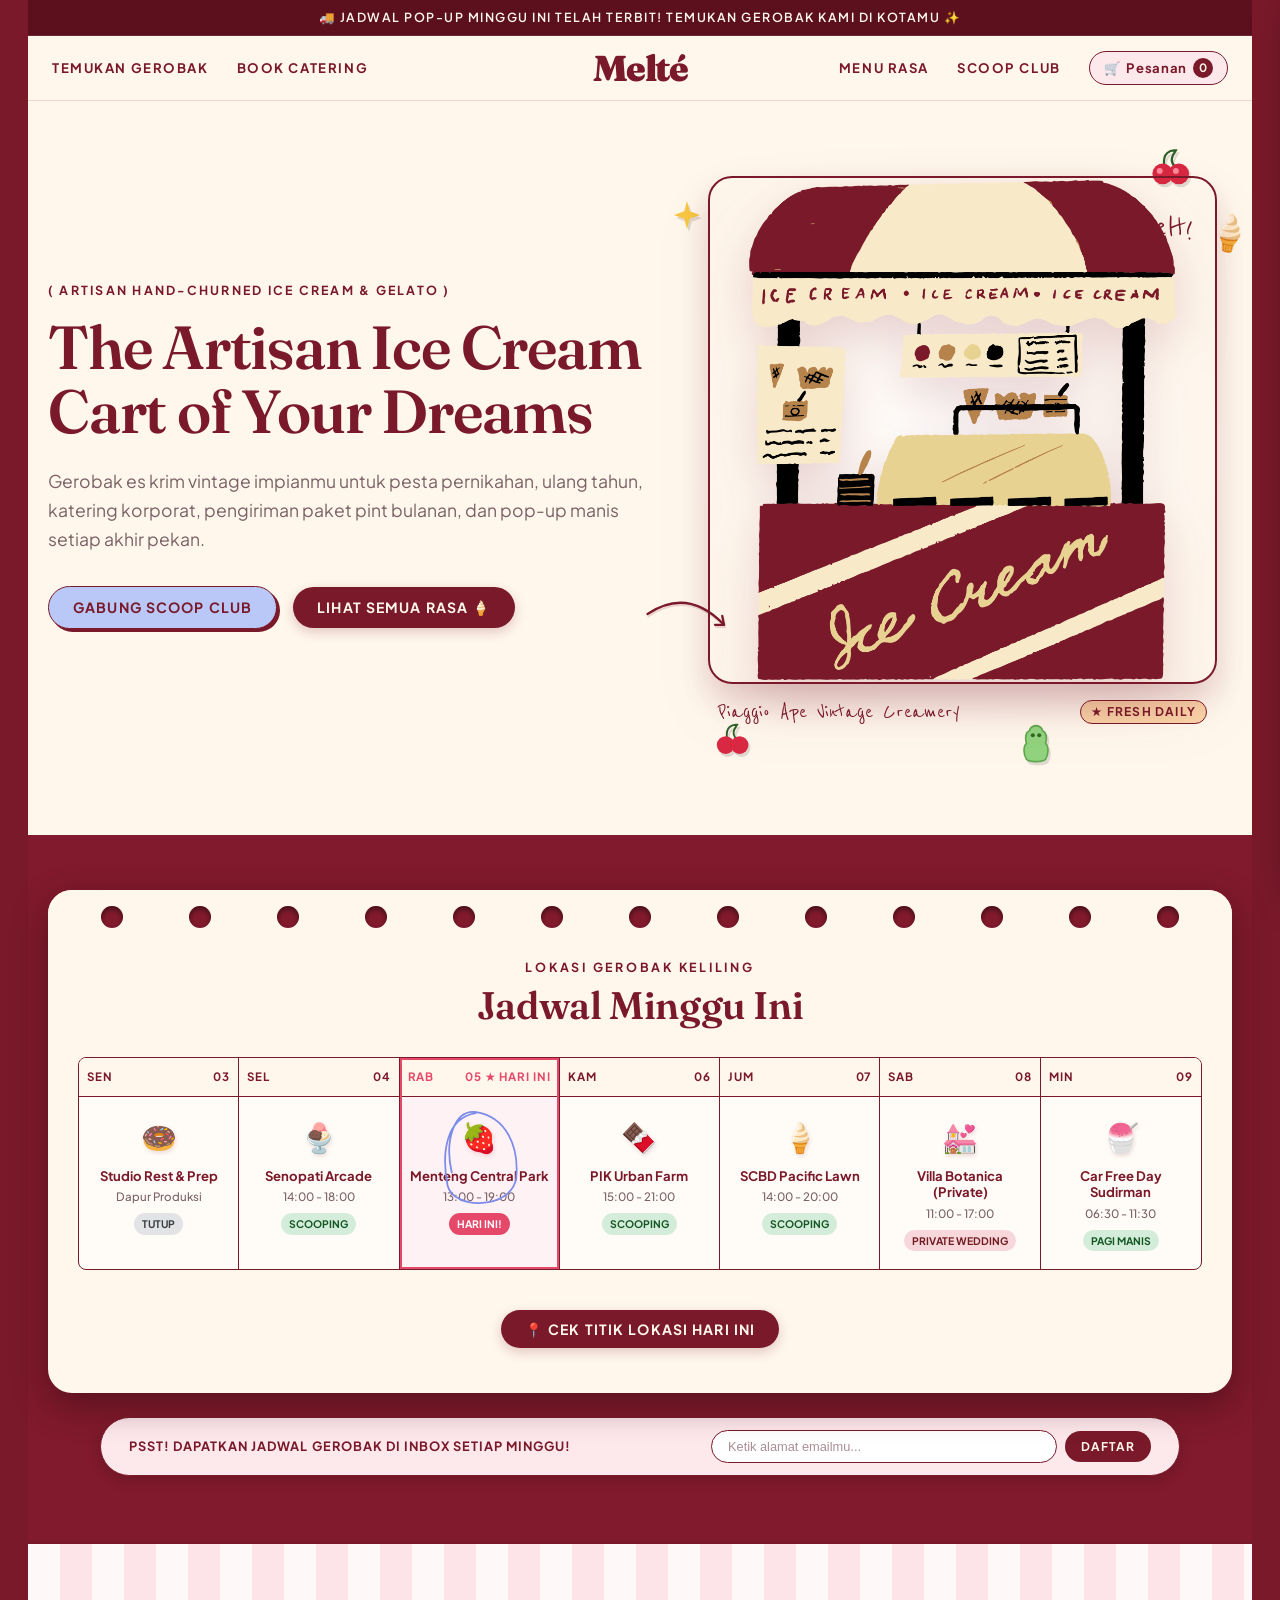
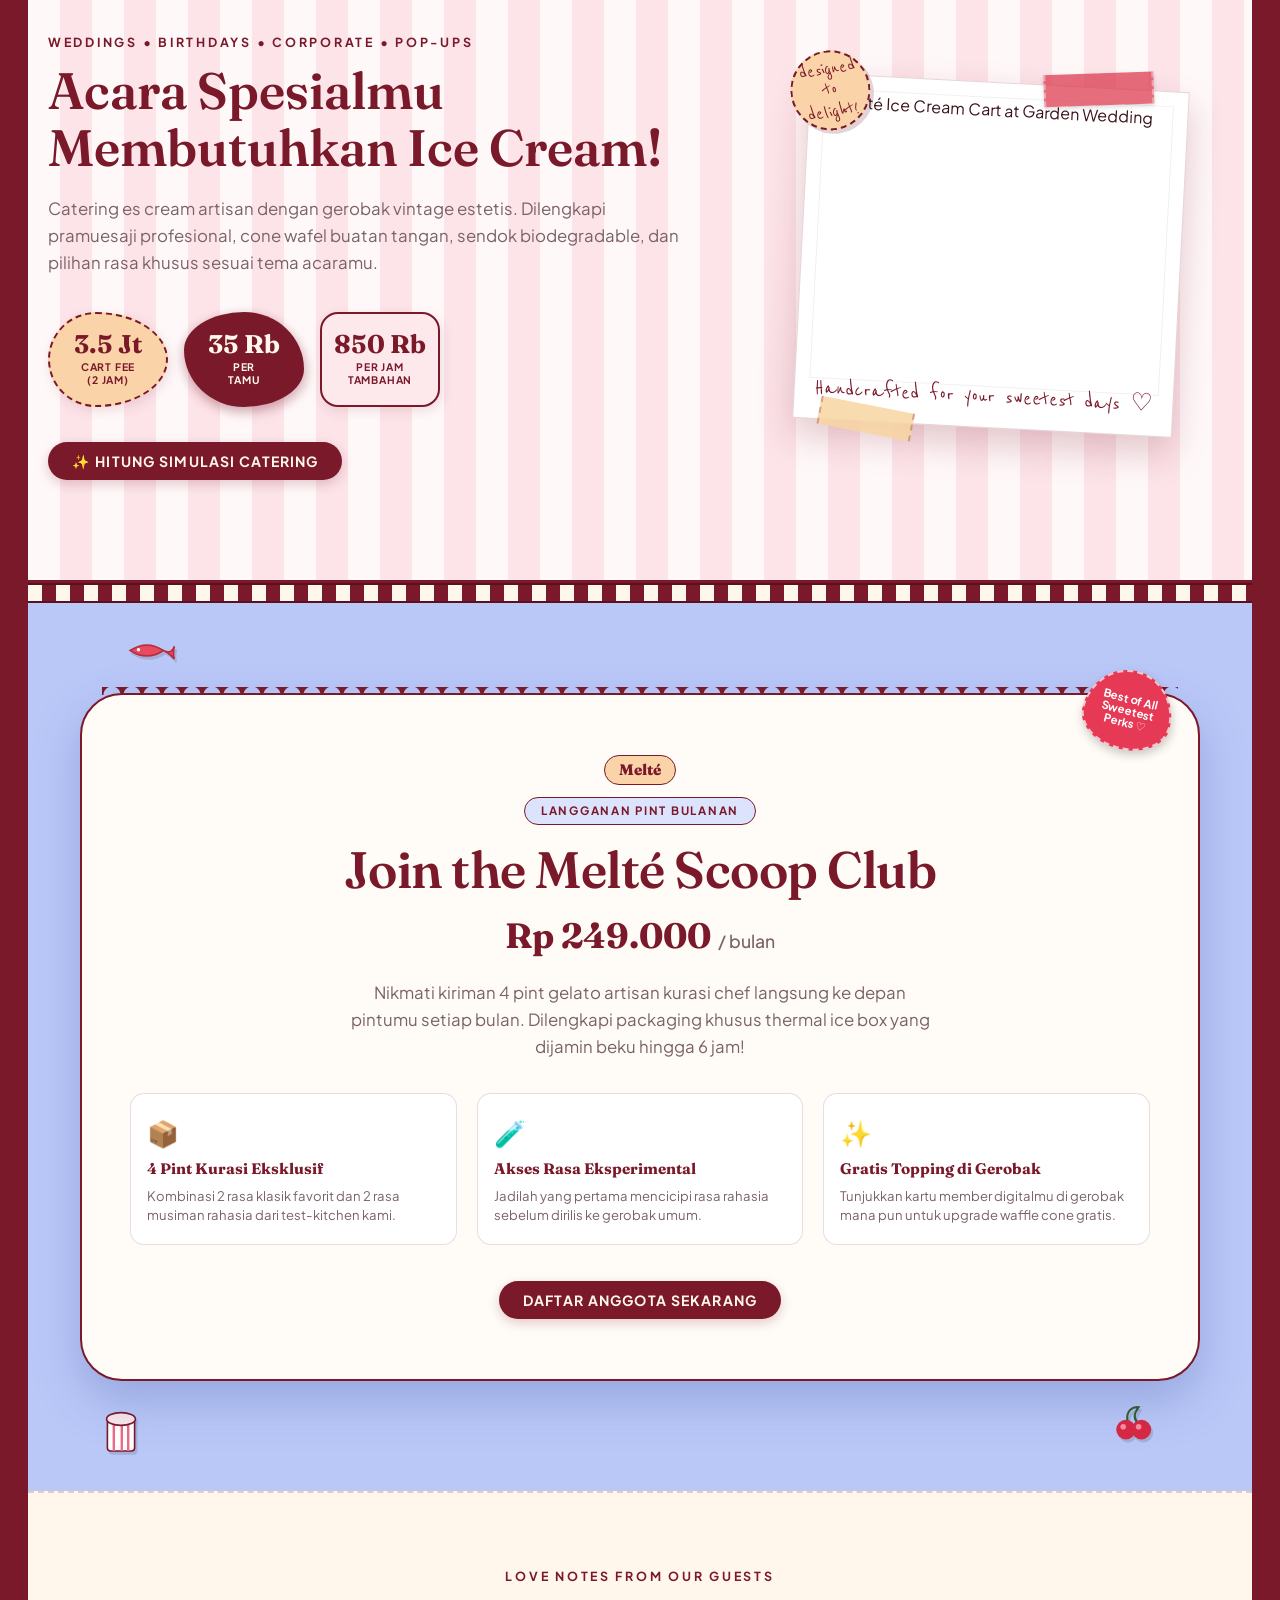
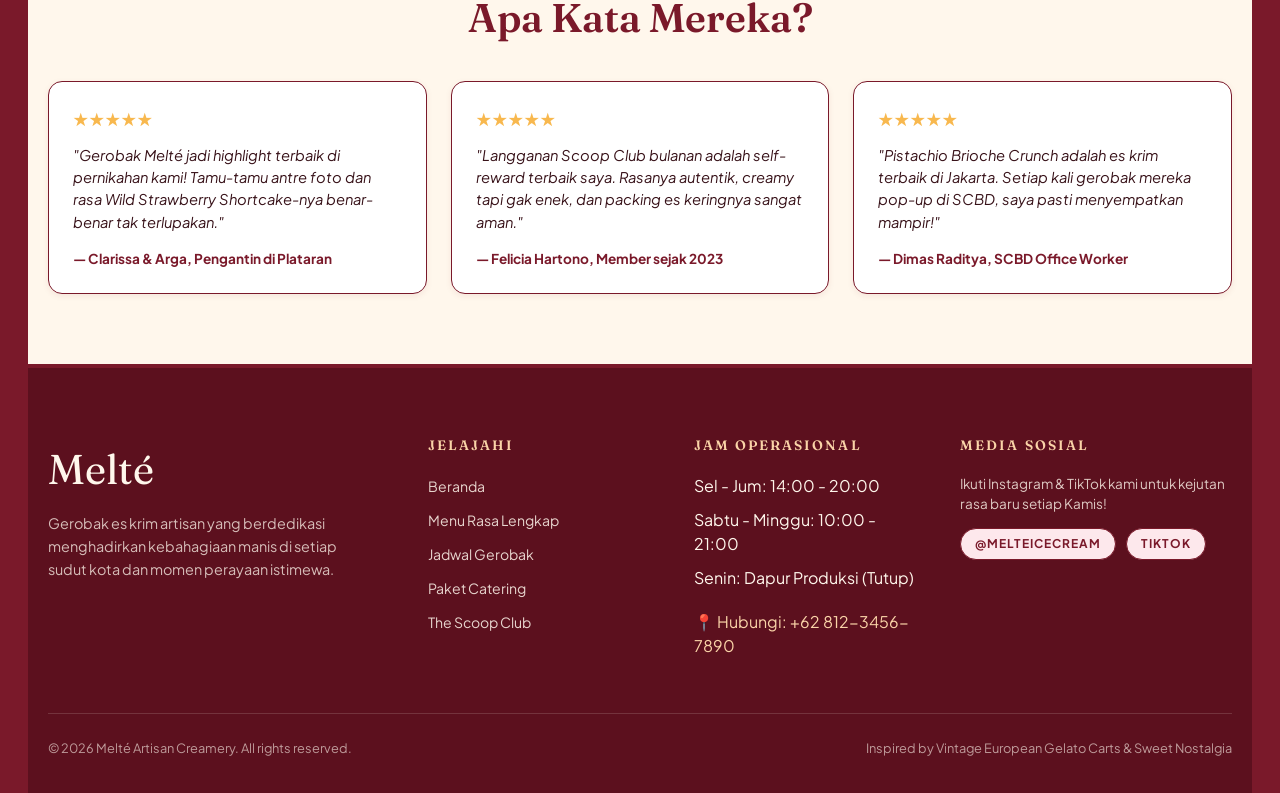
==== commit f444244e: "chore: rebranding brand name from Nectar to Melté" ====
--- a/index.html
+++ b/index.html
@@ -3,17 +3,13 @@
 <head>
   <meta charset="UTF-8">
   <meta name="viewport" content="width=device-width, initial-scale=1.0">
-  <title>Nectar Creamery — The Artisan Ice Cream Cart of Your Dreams</title>
+  <title>Melté Creamery — The Artisan Ice Cream Cart of Your Dreams</title>
   <meta name="description" content="Artisan hand-churned ice cream & gelato cart. Catering pernikahan, ulang tahun, pop-up mingguan, dan langganan pint bulanan.">
   <link rel="stylesheet" href="style.css">
   <link rel="icon" href="data:image/svg+xml,<svg xmlns=%22http://www.w3.org/2000/svg%22 viewBox=%220 0 100 100%22><text y=%22.9em%22 font-size=%2290%22>🍨</text></svg>">
 </head>
 <body class="bg-grid-pattern">
-
-  <!-- Side Ribbon Branding (Visible on large screens like editorial magazine) -->
-  <div class="side-brand-tag left">Artisan Hand-Churned Creamery</div>
-  <div class="side-brand-tag right">Website Design by Nectar Studio</div>
-
+  
   <div class="site-frame">
     <!-- Top Announcement Ticker -->
     <div class="top-ticker">
@@ -27,7 +23,7 @@
           <a href="#schedule" class="nav-link js-open-location-modal">Temukan Gerobak</a>
           <a href="#catering" class="nav-link js-open-catering-modal">Book Catering</a>
         </nav>
-        <a href="index.html" class="brand-logo" aria-label="Nectar Home">nectar</a>
+        <a href="index.html" class="brand-logo" aria-label="Melté Home">Melté</a>
         <nav class="nav-right" aria-label="Main Navigation Right">
           <a href="menu.html" class="nav-link">Menu Rasa</a>
           <a href="#club" class="nav-link">Scoop Club</a>
@@ -131,7 +127,7 @@
                   <!-- High fidelity Vintage Ice Cream Cart Image -->
                   <img 
                     src="asset/standicecream.png"                    
-                    alt="Vintage Nectar Artisan Ice Cream Cart" 
+                    alt="Vintage Melté Artisan Ice Cream Cart" 
                     class="cart-main-img" 
                     style="border-radius: 24px; border: 2.5px solid var(--color-maroon); box-shadow: 0 16px 32px rgba(122, 25, 42, 0.2);"
                   >
@@ -363,7 +359,7 @@
                 <!-- Photo -->
                 <img 
                   src="https://images.unsplash.com/photo-1501443762994-82bd5dace89a?w=600&auto=format&fit=crop&q=80" 
-                  alt="Nectar Ice Cream Cart at Garden Wedding" 
+                  alt="Melté Ice Cream Cart at Garden Wedding" 
                   class="polaroid-img"
                 >
 
@@ -416,12 +412,12 @@
 
             <!-- Mini Logo Pill on top of card -->
             <div style="display: inline-block; background: var(--color-peach); border: 1.5px solid var(--color-maroon); border-radius: var(--radius-pill); padding: 3px 14px; margin-bottom: 12px; font-family: var(--font-serif); font-weight: 800; font-size: 0.95rem; color: var(--color-maroon);">
-              nectar
+              Melté
             </div>
             <br>
 
             <span class="scallop-stamp-pill">LANGGANAN PINT BULANAN</span>
-            <h2 class="club-title">Join the Nectar Scoop Club</h2>
+            <h2 class="club-title">Join the Melté Scoop Club</h2>
             <div class="club-price">Rp 249.000 <span style="font-size: 1.1rem; font-family: var(--font-sans); font-weight: 500; color: var(--color-text-muted);">/ bulan</span></div>
 
             <p class="club-desc">
@@ -450,7 +446,7 @@
             </div>
 
             <div>
-              <button class="btn-pill btn-maroon" onclick="addToCart({id: 'club-sub-01', name: 'Nectar Scoop Club Membership', variant: 'Langganan 4 Pint/Bulan', price: 249000, img: 'https://images.unsplash.com/photo-1570197788417-0e82375c9371?w=150&auto=format&fit=crop&q=80'})">
+              <button class="btn-pill btn-maroon" onclick="addToCart({id: 'club-sub-01', name: 'Melté Scoop Club Membership', variant: 'Langganan 4 Pint/Bulan', price: 249000, img: 'https://images.unsplash.com/photo-1570197788417-0e82375c9371?w=150&auto=format&fit=crop&q=80'})">
                 DAFTAR ANGGOTA SEKARANG
               </button>
             </div>
@@ -468,7 +464,7 @@
             <div style="background: var(--color-white); border: 1.5px solid var(--color-maroon); border-radius: var(--radius-md); padding: 24px; box-shadow: var(--shadow-sm);">
               <div style="color: #F8B84E; margin-bottom: 12px; font-size: 1.1rem;">★★★★★</div>
               <p style="font-style: italic; color: var(--color-dark); margin-bottom: 16px; font-size: 0.92rem;">
-                "Gerobak Nectar jadi highlight terbaik di pernikahan kami! Tamu-tamu antre foto dan rasa Wild Strawberry Shortcake-nya benar-benar tak terlupakan."
+                "Gerobak Melté jadi highlight terbaik di pernikahan kami! Tamu-tamu antre foto dan rasa Wild Strawberry Shortcake-nya benar-benar tak terlupakan."
               </p>
               <div style="font-weight: 700; font-size: 0.85rem; color: var(--color-maroon);">— Clarissa & Arga, Pengantin di Plataran</div>
             </div>
@@ -498,7 +494,7 @@
       <div class="container">
         <div class="footer-grid">
           <div class="footer-brand">
-            <span class="logo">nectar</span>
+            <span class="logo">Melté</span>
             <p class="desc">
               Gerobak es krim artisan yang berdedikasi menghadirkan kebahagiaan manis di setiap sudut kota dan momen perayaan istimewa.
             </p>
@@ -531,14 +527,14 @@
               Ikuti Instagram & TikTok kami untuk kejutan rasa baru setiap Kamis!
             </p>
             <div style="display: flex; gap: 10px;">
-              <a href="#" class="btn-pill btn-pink" style="padding: 6px 14px; font-size: 0.75rem;">@nectaricecream</a>
+              <a href="#" class="btn-pill btn-pink" style="padding: 6px 14px; font-size: 0.75rem;">@melteicecream</a>
               <a href="#" class="btn-pill btn-pink" style="padding: 6px 14px; font-size: 0.75rem;">TikTok</a>
             </div>
           </div>
         </div>
 
         <div class="footer-bottom">
-          <div>© 2026 Nectar Artisan Creamery. All rights reserved.</div>
+          <div>© 2026 Melté Artisan Creamery. All rights reserved.</div>
           <div>Inspired by Vintage European Gelato Carts & Sweet Nostalgia</div>
         </div>
       </div>
--- a/style.css
+++ b/style.css
@@ -85,28 +85,6 @@
   }
 }
 
-/* Side Branding Ribbons (Anchored to right maroon border like reference) */
-.side-brand-tag {
-  display: none;
-}
-
-@media (min-width: 1025px) {
-  .side-brand-tag.right {
-    display: block;
-    position: fixed;
-    right: 4px;
-    top: 50%;
-    transform: translateY(-50%) rotate(90deg);
-    color: rgba(255, 247, 236, 0.75);
-    font-size: 0.72rem;
-    font-weight: 700;
-    letter-spacing: 0.22em;
-    text-transform: uppercase;
-    pointer-events: none;
-    z-index: 1000;
-  }
-}
-
 /* Common Grid Background (Vintage Graph Paper Pattern) */
 .bg-grid-pattern {
   background-color: var(--color-cream);
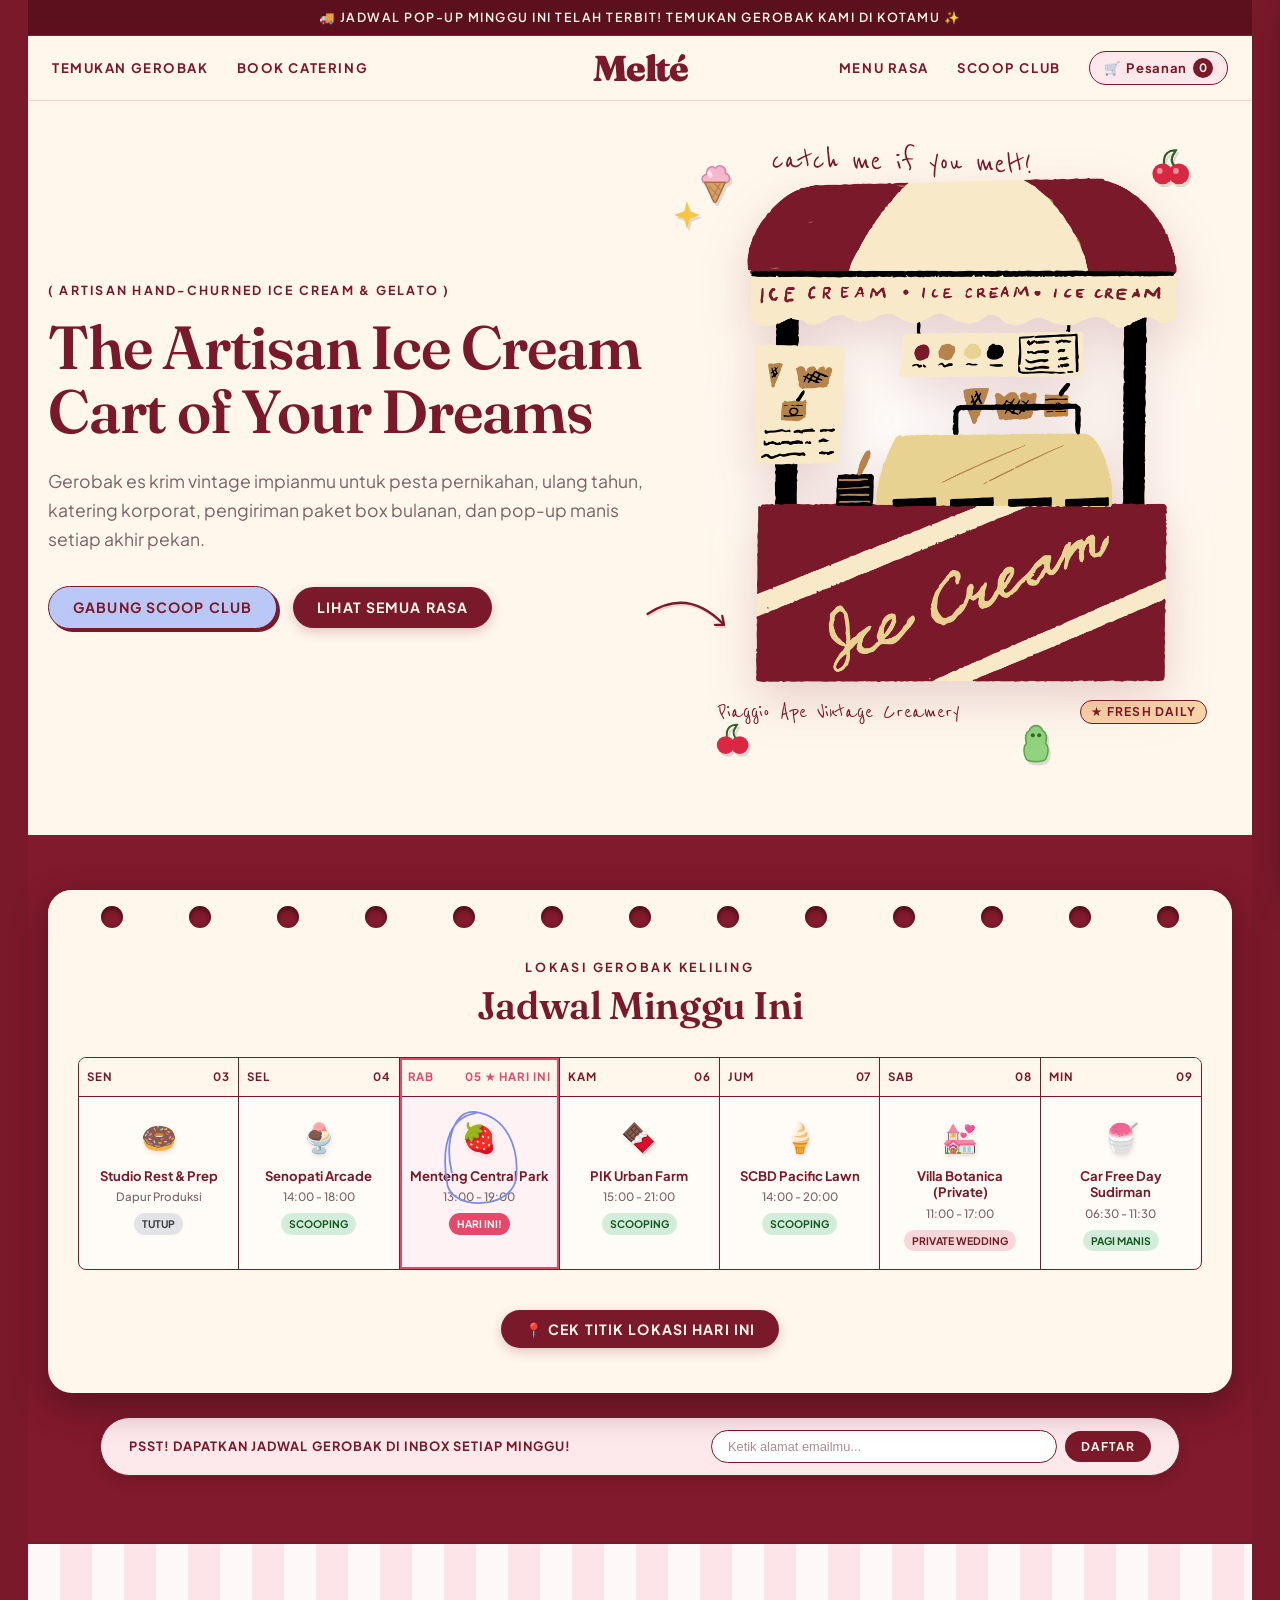
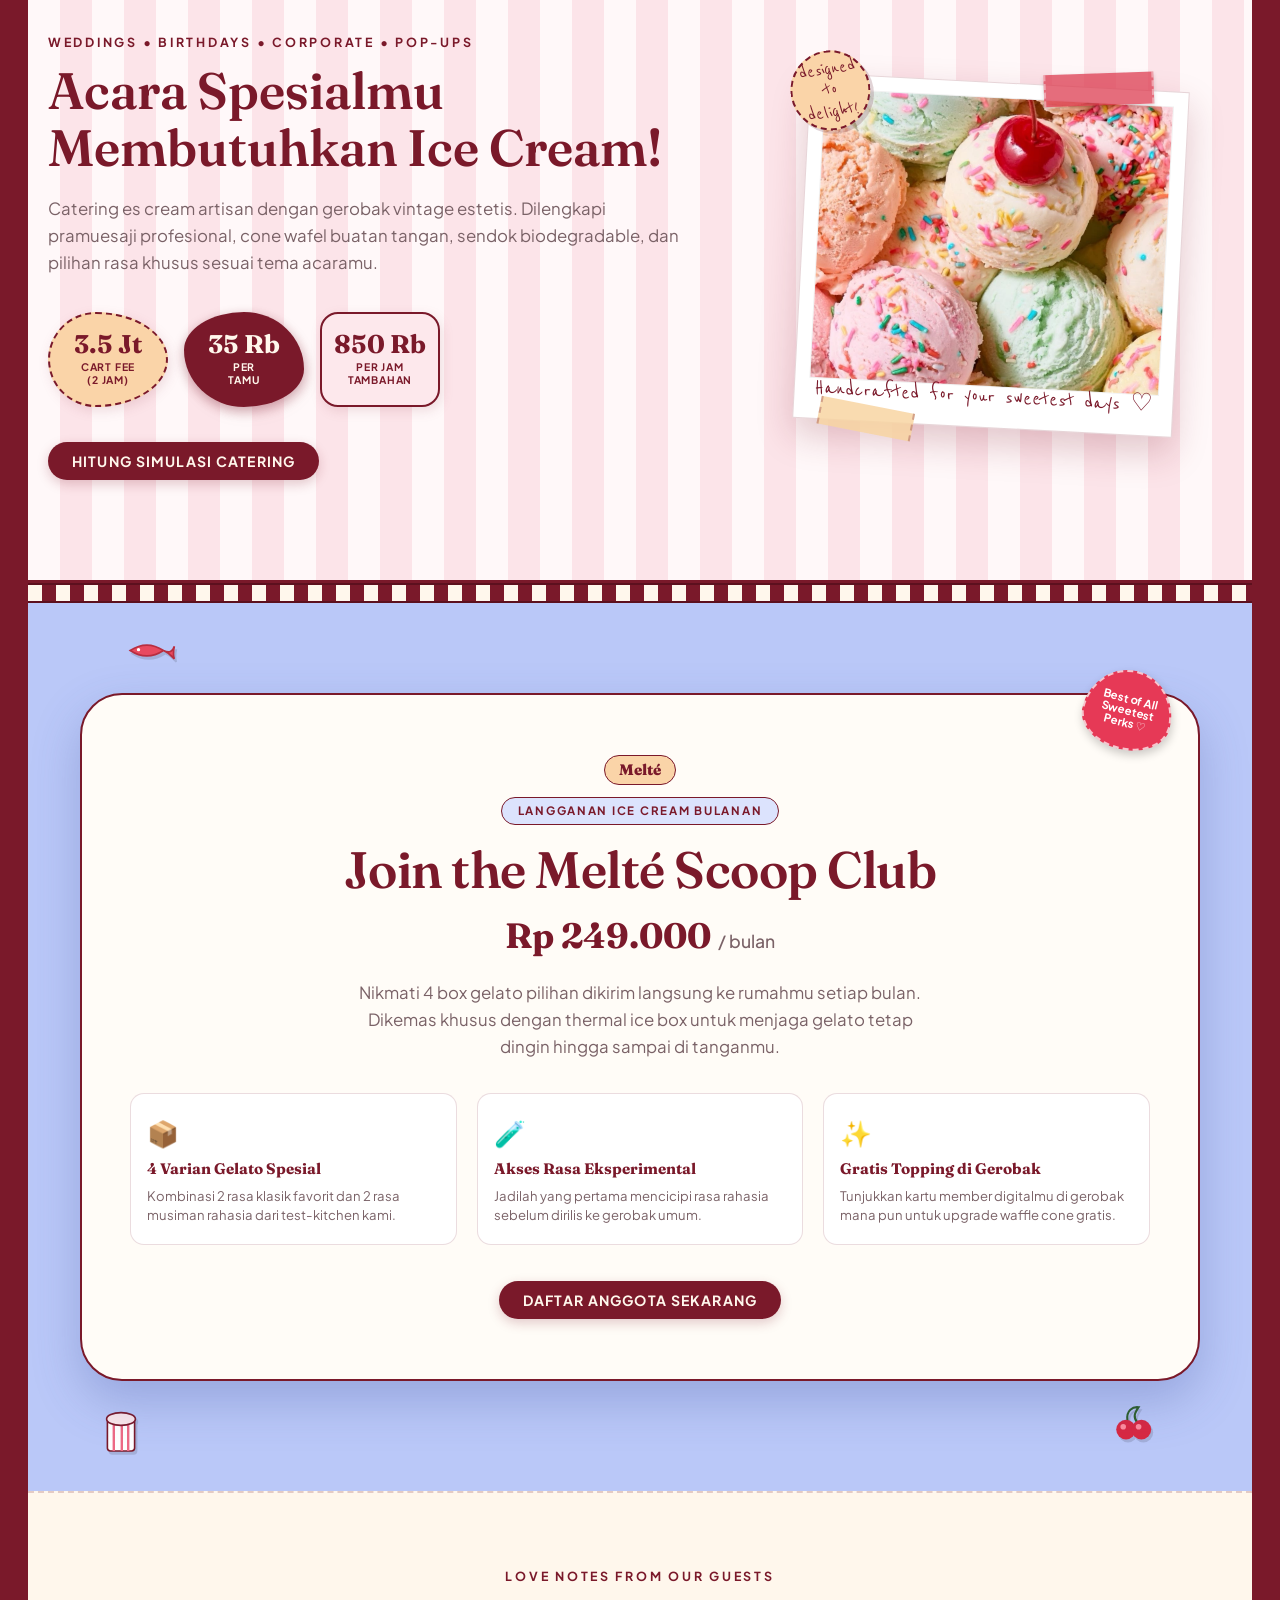
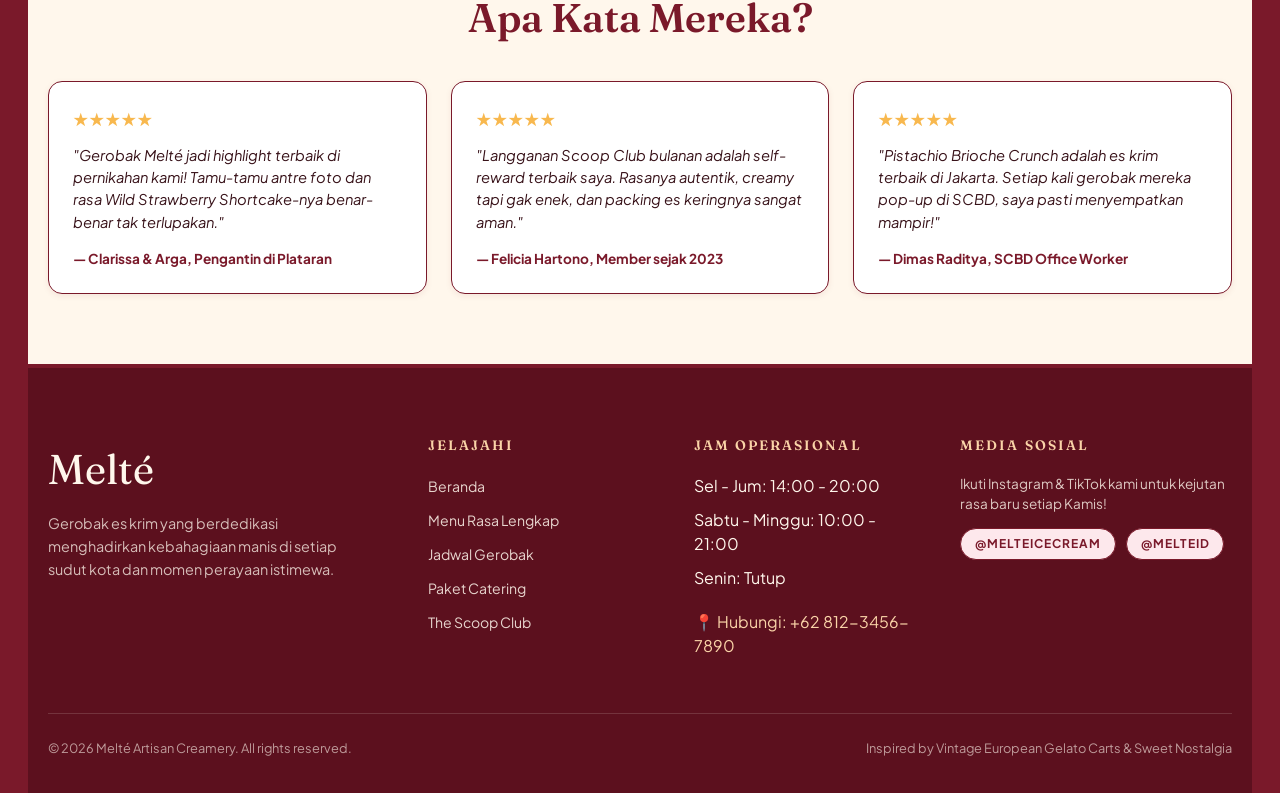
==== commit e348c012: "Update menu: hapus Sundae Builder & tab Vegan, perbarui 12 flavor cards baru" ====
--- a/index.html
+++ b/index.html
@@ -4,14 +4,13 @@
   <meta charset="UTF-8">
   <meta name="viewport" content="width=device-width, initial-scale=1.0">
   <title>Melté Creamery — The Artisan Ice Cream Cart of Your Dreams</title>
-  <meta name="description" content="Artisan hand-churned ice cream & gelato cart. Catering pernikahan, ulang tahun, pop-up mingguan, dan langganan pint bulanan.">
+  <meta name="description" content="Artisan hand-churned ice cream & gelato cart. Catering pernikahan, ulang tahun, pop-up mingguan, dan langganan box bulanan.">
   <link rel="stylesheet" href="style.css">
   <link rel="icon" href="data:image/svg+xml,<svg xmlns=%22http://www.w3.org/2000/svg%22 viewBox=%220 0 100 100%22><text y=%22.9em%22 font-size=%2290%22>🍨</text></svg>">
 </head>
 <body class="bg-grid-pattern">
   
   <div class="site-frame">
-    <!-- Top Announcement Ticker -->
     <div class="top-ticker">
       <span>🚚 JADWAL POP-UP MINGGU INI TELAH TERBIT! TEMUKAN GEROBAK KAMI DI KOTAMU ✨</span>
     </div>
@@ -48,7 +47,7 @@
     <div class="mobile-nav-drawer" id="mobileNavDrawer">
       <div class="mobile-nav-links">
         <a href="index.html" class="mobile-nav-link">Beranda</a>
-        <a href="menu.html" class="mobile-nav-link">Menu & Toko Pint</a>
+        <a href="menu.html" class="mobile-nav-link">Menu & Toko box</a>
         <a href="#schedule" class="mobile-nav-link js-open-location-modal">Temukan Gerobak</a>
         <a href="#catering" class="mobile-nav-link js-open-catering-modal">Catering & Event</a>
         <a href="#club" class="mobile-nav-link">The Scoop Club</a>
@@ -65,7 +64,6 @@
 
     <!-- MAIN CONTENT -->
     <main>
-      <!-- HERO SECTION -->
       <section class="hero-section">
         <div class="container">
           <div class="hero-grid">
@@ -74,14 +72,12 @@
               <span class="hero-badge">( ARTISAN HAND-CHURNED ICE CREAM & GELATO )</span>
               <h1 class="hero-title">The Artisan Ice Cream Cart of Your Dreams</h1>
               <p class="hero-desc">
-                Gerobak es krim vintage impianmu untuk pesta pernikahan, ulang tahun, katering korporat, pengiriman paket pint bulanan, dan pop-up manis setiap akhir pekan.
+                Gerobak es krim vintage impianmu untuk pesta pernikahan, ulang tahun, katering korporat, pengiriman paket box bulanan, dan pop-up manis setiap akhir pekan.
               </p>
 
               <div class="hero-cta-group">
                 <a href="#club" class="btn-pill btn-periwinkle">GABUNG SCOOP CLUB</a>
-                <a href="menu.html" class="btn-pill btn-maroon">LIHAT SEMUA RASA 🍦</a>
-
-                <!-- Doodled Curved Arrow pointing right to the cart visual -->
+                <a href="menu.html" class="btn-pill btn-maroon">LIHAT SEMUA RASA</a>
                 <div class="arrow-annotation" aria-hidden="true">
                   <svg viewBox="0 0 100 50" fill="none" stroke="var(--color-maroon)" stroke-width="2.5" stroke-linecap="round" stroke-linejoin="round">
                     <path d="M 5,20 Q 50,-10 90,32" />
@@ -91,13 +87,11 @@
               </div>
             </div>
 
-            <!-- Right Column: Vintage Ice Cream Cart Graphic & Floating Stickers -->
+            <!-- Right Columns -->
             <div class="hero-visual">
               <div class="cart-image-wrapper">
-                <!-- Handwritten Callout -->
-                <span class="handwritten-callout">catch me if you melt! 🍦</span>
-
-                <!-- Cute Floating Doodles & Stickers -->
+                <span class="handwritten-callout">catch me if you melt!</span>
+                <!-- Floating Doodles & Stickers -->
                 <div class="sticker sticker-cherry-top" aria-hidden="true">
                   <svg viewBox="0 0 60 60" width="44" height="44">
                     <path d="M22 25 C20 10, 30 5, 38 6 C32 15, 30 20, 36 28" fill="none" stroke="#2D6028" stroke-width="3" stroke-linecap="round"/>
@@ -116,28 +110,48 @@
                   </svg>
                 </div>
 
+                <div class="sticker sticker-icecream" aria-hidden="true">
+                 <svg viewBox="0 0 60 60" width="44" height="44">
+                 <!-- Ice cream -->
+                 <path d="M16 30 C10 27, 12 19, 19 18 C17 10, 25 5, 31 10 C35 3, 46 8, 44 17 C52 19, 52 28, 44 30 C42 33, 18 33, 16 30 Z"
+                 fill="#F7B8CE"
+                 stroke="#D982A5"
+                 stroke-width="2"
+                stroke-linejoin="round"/>
+
+                <!-- Cone -->
+                <path d="M16 29 L44 29 L32 55 Q30 58 28 55 Z"
+                  fill="#D9A066"
+                  stroke="#A96F3D"
+                  stroke-width="2"
+                  stroke-linejoin="round"/>
+
+                <!-- Cone pattern -->
+                <path d="M22 35 L34 47 M29 31 L39 41 M37 31 L26 51"
+                  stroke="#B77D4C"
+                  stroke-width="1.5"
+                  stroke-linecap="round"/>
+
+                <!-- Highlight -->
+                <ellipse cx="23" cy="18" rx="3" ry="5"
+                  fill="#FFE6EF"
+                  transform="rotate(-25 23 18)"/>
+              </svg>
+              </div>
+
                 <div class="sticker sticker-sparkle" aria-hidden="true">
                   <svg viewBox="0 0 30 30" width="28" height="28" fill="#F8C644">
                     <path d="M15 0 L18 11 L29 15 L18 19 L15 30 L12 19 L1 15 L12 11 Z"/>
                   </svg>
                 </div>
 
-                <!-- Handcrafted Vintage Ice Cream Truck Visual -->
                 <div class="truck-illustration-container" style="background: radial-gradient(circle, #FFF 0%, rgba(255,247,236,0) 70%); border-radius: 30px; padding: 15px;">
-                  <!-- High fidelity Vintage Ice Cream Cart Image -->
-                  <img 
-                    src="asset/standicecream.png"                    
-                    alt="Vintage Melté Artisan Ice Cream Cart" 
-                    class="cart-main-img" 
-                    style="border-radius: 24px; border: 2.5px solid var(--color-maroon); box-shadow: 0 16px 32px rgba(122, 25, 42, 0.2);"
-                  >
+                  <img src="asset/standicecream.png" alt="Vintage Melté Artisan Ice Cream Cart" class="cart-main-img">
                   <div style="display: flex; justify-content: space-between; align-items: center; margin-top: 10px; padding: 0 10px;">
                     <span style="font-family: var(--font-handwriting); font-size: 1.5rem; color: var(--color-maroon);">Piaggio Ape Vintage Creamery</span>
                     <span style="font-size: 0.75rem; font-weight: 700; color: var(--color-maroon); letter-spacing: 0.1em; background: var(--color-peach); padding: 2px 10px; border-radius: var(--radius-pill); border: 1px solid var(--color-maroon);">★ FRESH DAILY</span>
                   </div>
                 </div>
-
-                <!-- Bottom Floating Cherry Sticker -->
                 <div class="sticker sticker-cherry-bottom" aria-hidden="true">
                   <svg viewBox="0 0 60 60" width="38" height="38">
                     <path d="M22 25 C20 10, 30 5, 38 6 C32 15, 30 20, 36 28" fill="none" stroke="#2D6028" stroke-width="3" stroke-linecap="round"/>
@@ -151,12 +165,10 @@
         </div>
       </section>
 
-      <!-- SECTION 2: CALENDAR / WEEKLY POP-UP SCHEDULE (NOTEBOOK BINDER CUTOUT) -->
+      <!-- SECTION 2: CALENDAR / WEEKLY POP-UP SCHEDULE -->
       <section class="schedule-section" id="schedule">
         <div class="container">
-          <!-- Notebook Sheet with Circular Punched Hole Binder Edge -->
           <div class="notebook-sheet">
-            <!-- Punched Binder Holes Row (Like spiral notebook in reference!) -->
             <div class="binder-holes-row" aria-hidden="true">
               <span class="binder-hole"></span>
               <span class="binder-hole"></span>
@@ -178,7 +190,6 @@
                 <p class="sub">LOKASI GEROBAK KELILING</p>
                 <h2 class="title">Jadwal Minggu Ini</h2>
               </div>
-
               <!-- 7 Days Grid -->
               <div class="schedule-table-wrap">
                 <div class="schedule-grid">
@@ -210,7 +221,7 @@
                     </div>
                   </div>
 
-                  <!-- Rab (Wed) - Active Circle Highlight like reference! -->
+                  <!-- Rab (Wed) -->
                   <div class="day-column active-today">
                     <svg class="hand-drawn-marker-circle" viewBox="0 0 140 180" fill="none" stroke="#7C8CE8" stroke-width="2.8" stroke-linecap="round" aria-hidden="true">
                       <path d="M 70, 18 C 22, 22, 12, 78, 18, 128 C 25, 168, 115, 172, 126, 124 C 134, 76, 118, 26, 68, 16 C 36, 12, 18, 58, 26, 108" />
@@ -284,15 +295,11 @@
                   </div>
                 </div>
               </div>
-
-              <!-- Find Us Today Action -->
               <button class="btn-pill btn-maroon js-open-location-modal">
                 📍 CEK TITIK LOKASI HARI INI
               </button>
             </div>
           </div>
-
-          <!-- Newsletter Ticker Banner (Pill shaped bar under notebook) -->
           <div class="schedule-ticker-bar">
             <span class="ticker-text">PSST! DAPATKAN JADWAL GEROBAK DI INBOX SETIAP MINGGU!</span>
             <form class="ticker-form js-newsletter-form">
@@ -303,65 +310,49 @@
         </div>
       </section>
 
-      <!-- SECTION 3: CATERING & PRIVATE EVENTS (VERTICAL AWNING STRIPES & POLAROID) -->
+      <!-- SECTION 3: CATERING & PRIVATE EVENTS -->
       <section class="catering-section" id="catering">
         <div class="container">
           <div class="catering-grid">
-            <!-- Left Side: Copy & Pricing Cloud Badges -->
+            <!-- Left Side -->
             <div class="catering-content">
               <span class="tagline-caps">WEDDINGS • BIRTHDAYS • CORPORATE • POP-UPS</span>
               <h2 class="catering-title">Acara Spesialmu Membutuhkan Ice Cream!</h2>
               <p class="catering-desc">
                 Catering es cream artisan dengan gerobak vintage estetis. Dilengkapi pramuesaji profesional, cone wafel buatan tangan, sendok biodegradable, dan pilihan rasa khusus sesuai tema acaramu.
               </p>
-
-              <!-- 3 Scalloped Price Cloud Badges (Matching reference!) -->
               <div class="price-badges-group">
-                <!-- Badge 1: Cart Fee -->
                 <div class="price-badge-item badge-peach">
                   <span class="badge-amount">3.5 Jt</span>
                   <span class="badge-label">CART FEE<br>(2 JAM)</span>
                 </div>
-
-                <!-- Badge 2: Per Guest -->
                 <div class="price-badge-item badge-maroon">
                   <span class="badge-amount">35 Rb</span>
                   <span class="badge-label">PER<br>TAMU</span>
                 </div>
-
-                <!-- Badge 3: Additional Hour -->
                 <div class="price-badge-item badge-pink">
                   <span class="badge-amount">850 Rb</span>
                   <span class="badge-label">PER JAM<br>TAMBAHAN</span>
                 </div>
               </div>
-
-              <!-- Modal Trigger for Event Calculator -->
               <div>
-                <button class="btn-pill btn-maroon js-open-catering-modal">
-                  ✨ HITUNG SIMULASI CATERING
-                </button>
-              </div>
-            </div>
-
-            <!-- Right Side: Polaroid Photo with Washi Tape & Stamp -->
+                <button class="btn-pill btn-maroon js-open-catering-modal"> HITUNG SIMULASI CATERING</button>
+              </div>
+            </div>
+
+            <!-- Right Side -->
             <div class="polaroid-frame-wrapper">
               <div class="polaroid-card">
-                <!-- Washi Tape Effect -->
                 <div class="washi-tape" aria-hidden="true"></div>
                 <div class="washi-tape-bottom" aria-hidden="true"></div>
-
-                <!-- Stamp Badge -->
                 <div class="stamp-badge">
                   <span>designed<br>to delight!</span>
                 </div>
-
                 <!-- Photo -->
                 <img 
-                  src="https://images.unsplash.com/photo-1501443762994-82bd5dace89a?w=600&auto=format&fit=crop&q=80" 
+                  src="asset/polaroid-photo.jpg"
                   alt="Melté Ice Cream Cart at Garden Wedding" 
-                  class="polaroid-img"
-                >
+                  class="polaroid-img">
 
                 <p class="polaroid-caption">Handcrafted for your sweetest days ♡</p>
               </div>
@@ -369,13 +360,10 @@
           </div>
         </div>
       </section>
-
-      <!-- CRENELLATED AESTHETIC DIVIDER (From Reference!) -->
       <div class="crenellated-divider" aria-hidden="true"></div>
 
-      <!-- SECTION 4: THE SCOOP CLUB / SUBSCRIPTION (PERIWINKLE BACKGROUND & SCALLOPED CARD) -->
+      <!-- SECTION 4: THE SCOOP CLUB -->
       <section class="scoop-club-section" id="club">
-        <!-- Floating Stickers in Scoop Club section matching reference -->
         <div class="sticker" style="top: 35px; left: 8%; width: 50px; --rot: -12deg;" aria-hidden="true">
           <svg viewBox="0 0 60 30" width="50" height="25">
             <path d="M 5,15 Q 25,2 45,15 Q 55,20 58,10 Q 56,20 58,25 Q 52,18 45,15 Q 25,28 5,15 Z" fill="#E84A5F" stroke="#B82E40" stroke-width="2"/>
@@ -405,30 +393,25 @@
 
         <div class="container">
           <div class="scalloped-container">
-            <!-- Heart Sticker on Card -->
             <div class="sticker-heart" aria-hidden="true">
               <span>Best of All<br>Sweetest<br>Perks ♡</span>
             </div>
-
-            <!-- Mini Logo Pill on top of card -->
             <div style="display: inline-block; background: var(--color-peach); border: 1.5px solid var(--color-maroon); border-radius: var(--radius-pill); padding: 3px 14px; margin-bottom: 12px; font-family: var(--font-serif); font-weight: 800; font-size: 0.95rem; color: var(--color-maroon);">
               Melté
             </div>
             <br>
 
-            <span class="scallop-stamp-pill">LANGGANAN PINT BULANAN</span>
+            <span class="scallop-stamp-pill">LANGGANAN ICE CREAM BULANAN</span>
             <h2 class="club-title">Join the Melté Scoop Club</h2>
             <div class="club-price">Rp 249.000 <span style="font-size: 1.1rem; font-family: var(--font-sans); font-weight: 500; color: var(--color-text-muted);">/ bulan</span></div>
 
             <p class="club-desc">
-              Nikmati kiriman 4 pint gelato artisan kurasi chef langsung ke depan pintumu setiap bulan. Dilengkapi packaging khusus thermal ice box yang dijamin beku hingga 6 jam!
+              Nikmati 4 box gelato pilihan dikirim langsung ke rumahmu setiap bulan. Dikemas khusus dengan thermal ice box untuk menjaga gelato tetap dingin hingga sampai di tanganmu.
             </p>
-
-            <!-- Perks Grid -->
             <div class="club-perks-grid">
               <div class="club-perk-item">
                 <span class="icon">📦</span>
-                <h4 class="heading">4 Pint Kurasi Eksklusif</h4>
+                <h4 class="heading">4 Varian Gelato Spesial</h4>
                 <p class="text">Kombinasi 2 rasa klasik favorit dan 2 rasa musiman rahasia dari test-kitchen kami.</p>
               </div>
 
@@ -446,7 +429,7 @@
             </div>
 
             <div>
-              <button class="btn-pill btn-maroon" onclick="addToCart({id: 'club-sub-01', name: 'Melté Scoop Club Membership', variant: 'Langganan 4 Pint/Bulan', price: 249000, img: 'https://images.unsplash.com/photo-1570197788417-0e82375c9371?w=150&auto=format&fit=crop&q=80'})">
+              <button class="btn-pill btn-maroon" onclick="addToCart({id: 'club-sub-01', name: 'Melté Scoop Club Membership', variant: 'Langganan 4 box/Bulan', price: 249000, img: 'https://images.unsplash.com/photo-1570197788417-0e82375c9371?w=150&auto=format&fit=crop&q=80'})">
                 DAFTAR ANGGOTA SEKARANG
               </button>
             </div>
@@ -454,7 +437,7 @@
         </div>
       </section>
 
-      <!-- SECTION 5: CUSTOMER REVIEWS / LOVE NOTES -->
+      <!-- SECTION 5: CUSTOMER REVIEWS -->
       <section style="padding: 70px 0; background-color: var(--color-cream); border-top: 2px dashed rgba(122,25,42,0.2);">
         <div class="container" style="text-align: center;">
           <span class="tagline-caps">LOVE NOTES FROM OUR GUESTS</span>
@@ -496,7 +479,7 @@
           <div class="footer-brand">
             <span class="logo">Melté</span>
             <p class="desc">
-              Gerobak es krim artisan yang berdedikasi menghadirkan kebahagiaan manis di setiap sudut kota dan momen perayaan istimewa.
+              Gerobak es krim yang berdedikasi menghadirkan kebahagiaan manis di setiap sudut kota dan momen perayaan istimewa.
             </p>
           </div>
 
@@ -516,7 +499,7 @@
             <ul class="footer-links">
               <li>Sel - Jum: 14:00 - 20:00</li>
               <li>Sabtu - Minggu: 10:00 - 21:00</li>
-              <li>Senin: Dapur Produksi (Tutup)</li>
+              <li>Senin: Tutup</li>
               <li style="margin-top: 10px; color: var(--color-peach);">📍 Hubungi: +62 812-3456-7890</li>
             </ul>
           </div>
@@ -528,7 +511,7 @@
             </p>
             <div style="display: flex; gap: 10px;">
               <a href="#" class="btn-pill btn-pink" style="padding: 6px 14px; font-size: 0.75rem;">@melteicecream</a>
-              <a href="#" class="btn-pill btn-pink" style="padding: 6px 14px; font-size: 0.75rem;">TikTok</a>
+              <a href="#" class="btn-pill btn-pink" style="padding: 6px 14px; font-size: 0.75rem;">@melteid</a>
             </div>
           </div>
         </div>
@@ -579,8 +562,6 @@
         <label for="calcDate">Perkiraan Tanggal Acara:</label>
         <input type="date" id="calcDate" style="width: 100%; padding: 10px 14px; border-radius: var(--radius-sm); border: 1.5px solid var(--color-maroon); font-family: var(--font-sans); background: var(--color-white);">
       </div>
-
-      <!-- Live Calculated Result Box -->
       <div class="calc-result-box">
         <div style="font-size: 0.75rem; font-weight: 700; letter-spacing: 0.1em; color: var(--color-maroon); text-transform: uppercase;">
           Estimasi Total Investasi Acara
@@ -597,7 +578,7 @@
     </div>
   </div>
 
-  <!-- MODAL 2: "FIND US TODAY" LOCATION MODAL -->
+  <!-- MODAL 2: LOCATION MODAL -->
   <div class="modal-overlay" id="locationModal" role="dialog" aria-modal="true" aria-labelledby="locationModalTitle">
     <div class="modal-window">
       <button class="modal-close-btn" id="closeLocationModal" aria-label="Tutup">✕</button>
@@ -697,7 +678,6 @@
     </div>
 
     <div class="cart-drawer-items" id="cartDrawerItems">
-      <!-- Injected by JavaScript -->
     </div>
 
     <div class="cart-drawer-footer">
--- a/style.css
+++ b/style.css
@@ -578,12 +578,12 @@
 
 .handwritten-callout {
   position: absolute;
-  top: 30px;
-  right: -20px;
+  top: -25px;
+  right: 200px;
   font-family: var(--font-handwriting);
   font-size: 2.2rem;
   color: var(--color-maroon);
-  transform: rotate(8deg);
+  transform: rotate(1deg);
   white-space: nowrap;
   pointer-events: none;
 }
@@ -863,7 +863,6 @@
   position: relative;
   padding: 85px 0 100px;
   background-color: #FFF5F7;
-  /* Retro Pink & Cream Awning Stripes */
   background-image: repeating-linear-gradient(
     90deg,
     #FFF8F9 0px,
@@ -1103,21 +1102,6 @@
   border: 2.5px solid var(--color-maroon);
   text-align: center;
 }
-
-/* Decorative scalloped cloud border ripple simulation */
-.scalloped-container::before {
-  content: '';
-  position: absolute;
-  top: -8px;
-  left: 20px;
-  right: 20px;
-  height: 8px;
-  background-image: radial-gradient(circle at 10px 8px, transparent 8px, var(--color-maroon) 9px);
-  background-size: 20px 8px;
-  pointer-events: none;
-}
-
-/* Decorative Wavy Borders via SVG / CSS */
 .scallop-stamp-pill {
   display: inline-block;
   background-color: var(--color-periwinkle-light);
@@ -1154,7 +1138,6 @@
   line-height: 1.6;
 }
 
-/* Subscription Perks List */
 .club-perks-grid {
   display: grid;
   grid-template-columns: repeat(3, 1fr);
@@ -1379,123 +1362,6 @@
   font-size: 0.75rem;
   color: var(--color-text-muted);
   display: block;
-}
-
-/* ==========================================================================
-   INTERACTIVE SUNDAE / SCOOP BUILDER STUDIO
-   ========================================================================== */
-.sundae-builder-section {
-  background-color: var(--color-pink-soft);
-  border: 2px solid var(--color-maroon);
-  border-radius: var(--radius-lg);
-  padding: 45px 35px;
-  margin-bottom: 80px;
-  box-shadow: 0 10px 25px rgba(122, 25, 42, 0.08);
-}
-
-.builder-title {
-  text-align: center;
-  font-size: 2.4rem;
-  margin-bottom: 10px;
-}
-
-.builder-subtitle {
-  text-align: center;
-  color: var(--color-text-muted);
-  margin-bottom: 35px;
-  font-size: 0.95rem;
-}
-
-.builder-layout {
-  display: grid;
-  grid-template-columns: 1.2fr 0.8fr;
-  gap: 36px;
-  align-items: start;
-}
-
-.builder-step {
-  margin-bottom: 24px;
-}
-
-.step-heading {
-  font-size: 0.95rem;
-  font-weight: 700;
-  text-transform: uppercase;
-  letter-spacing: 0.08em;
-  color: var(--color-maroon);
-  margin-bottom: 12px;
-  display: flex;
-  align-items: center;
-  gap: 8px;
-}
-
-.step-num {
-  width: 22px;
-  height: 22px;
-  border-radius: 50%;
-  background-color: var(--color-maroon);
-  color: var(--color-cream);
-  font-size: 0.72rem;
-  display: inline-flex;
-  align-items: center;
-  justify-content: center;
-}
-
-.options-pill-group {
-  display: flex;
-  flex-wrap: wrap;
-  gap: 8px;
-}
-
-.option-btn {
-  padding: 8px 14px;
-  border-radius: var(--radius-pill);
-  background: var(--color-white);
-  border: 1.5px solid var(--color-maroon);
-  font-size: 0.82rem;
-  font-weight: 600;
-  color: var(--color-dark);
-}
-
-.option-btn.selected {
-  background-color: var(--color-maroon);
-  color: var(--color-cream);
-}
-
-.builder-summary-card {
-  background-color: var(--color-white);
-  border: 1.5px solid var(--color-maroon);
-  border-radius: var(--radius-md);
-  padding: 24px;
-  box-shadow: var(--shadow-md);
-}
-
-.summary-heading {
-  font-size: 1.25rem;
-  border-bottom: 1px dashed rgba(122, 25, 42, 0.25);
-  padding-bottom: 12px;
-  margin-bottom: 16px;
-}
-
-.summary-item-row {
-  display: flex;
-  justify-content: space-between;
-  font-size: 0.88rem;
-  margin-bottom: 8px;
-  color: var(--color-dark);
-}
-
-.summary-total-row {
-  display: flex;
-  justify-content: space-between;
-  align-items: center;
-  border-top: 1.5px solid var(--color-maroon);
-  padding-top: 14px;
-  margin-top: 16px;
-  font-family: var(--font-serif);
-  font-size: 1.35rem;
-  font-weight: 700;
-  color: var(--color-maroon);
 }
 
 /* ==========================================================================
@@ -1891,9 +1757,6 @@
   .hero-visual {
     order: -1;
   }
-  .builder-layout {
-    grid-template-columns: 1fr;
-  }
   .footer-grid {
     grid-template-columns: 1fr 1fr;
     gap: 35px;
